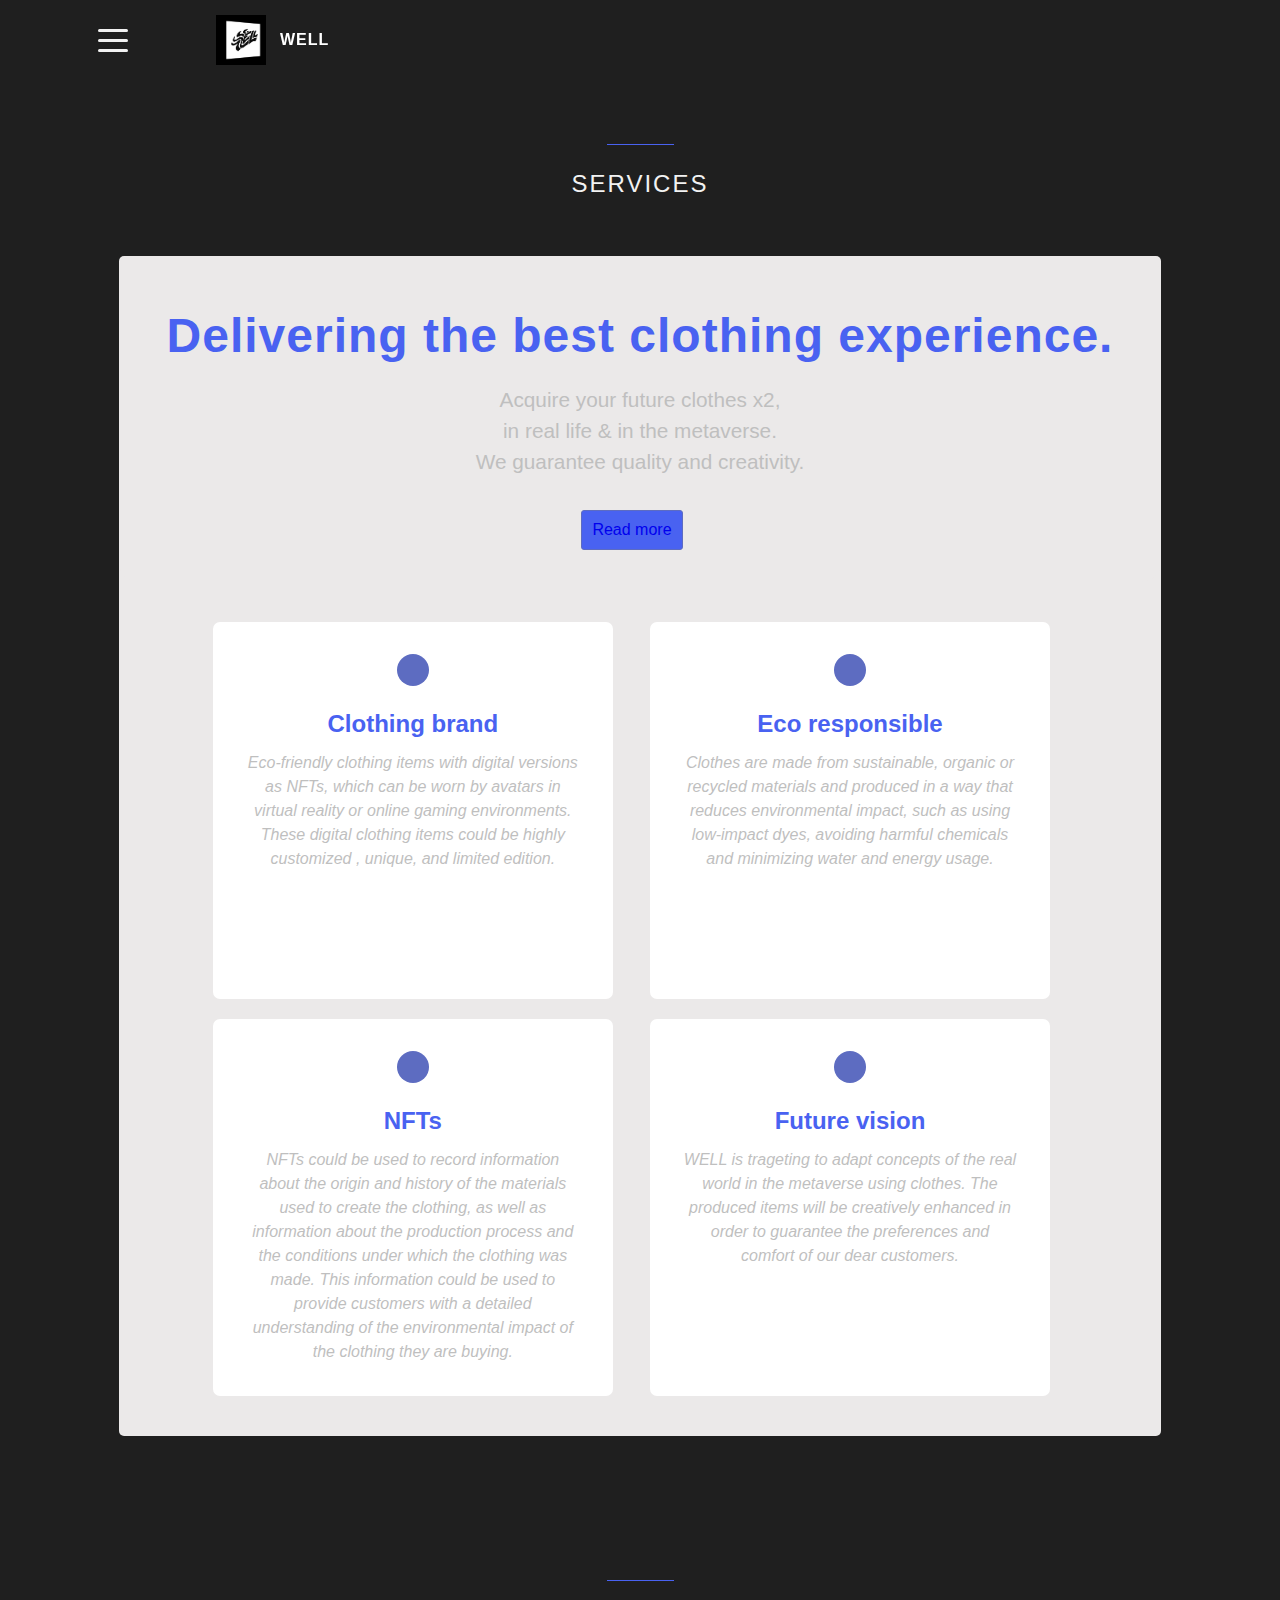
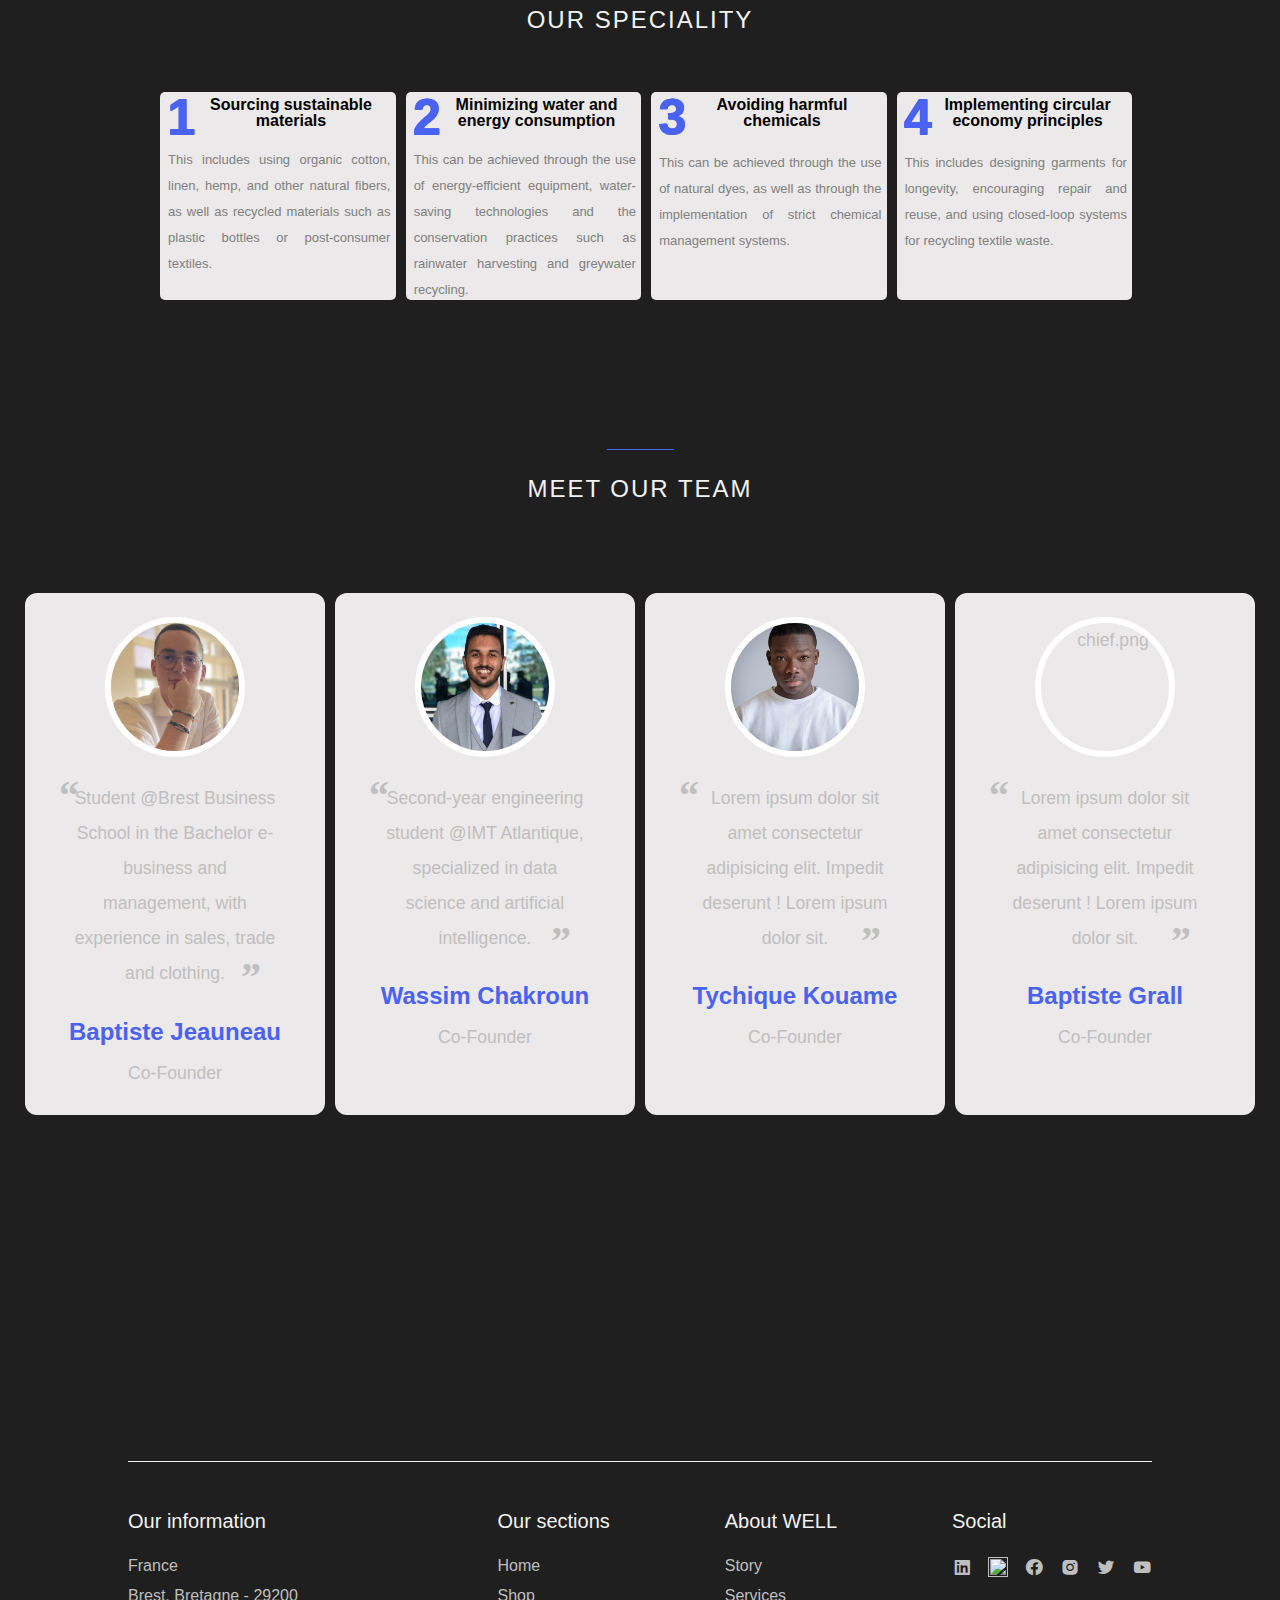
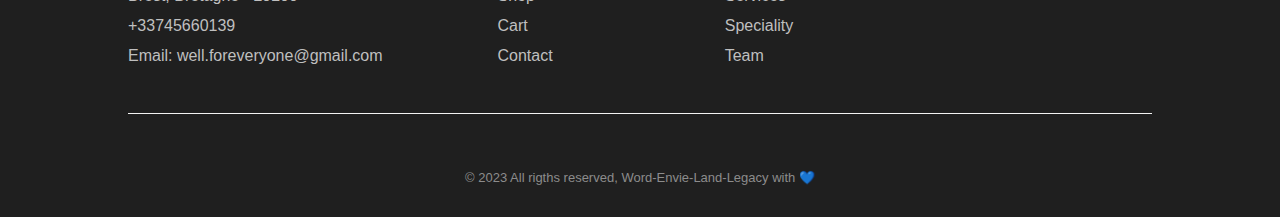
==== about_us.html @ d6384c8b "fix footer" ====
<!DOCTYPE html>
<html lang="en">
<head>
    <meta charset="UTF-8">
    <meta name="viewport" content="width=device-width, initial-scale=1.0">

    <title>About us</title>

    <link rel="shortcut icon" href="static/images/sample-modified.png">

    <!--=============== BOXICONS ===============-->
    <link rel="stylesheet" href="https://cdn.jsdelivr.net/npm/boxicons@latest/css/boxicons.min.css">

    <!--=============== SWIPER CSS ===============--> 
    <link rel="stylesheet" href="static/css/swiper-bundle.min.css">

    <!--=============== CSS ===============-->
    <link rel="stylesheet" href="static/css/about_styles.css">
</head>

<body>
    <!--==================== HEADER ====================-->
    <header class="header" id="header">
        <nav class="nav container">
            <div class="menu" onclick="openNav()">
                <div class="hamburger"></div>
            </div>
            <a href="index.html" class="nav__logo" style="color: white;" data-notranslate>
              <img class="gif" src="static/images/sample_gif.gif" alt="Well gif">
              Well
            </a>

                <!--==================== MENU ====================-->
                <div id="nav_bar" class="nav-overlay">
                    <div class="nav-overlay-content">
                        <p class="nav_description">
                            Own your shirt not only in real life, but also in the metaverse...<br>
                            Non-Fungible Tokens (NFTs) represent your ownership of a specific product.<br>
                            NFTs are stored on a blockchain and can be bought, sold, and traded like other assets.
                        </p>
                        <a href="index.html">Home</a>
                        <a href="shop.html">Shop</a>
                        <a href="cart.html">Cart</a>
                        <a href="contact.html">Contact</a>
                        <a href="about_us.html">About us</a>
                        <!--<a href="#">Clients</a>-->
                    </div>
                </div>

                <div class="slide-control"></div>

            </div>

        </nav>
    </header>

    <!--==================== MAIN ====================-->
    <main class="main">

        <!--==================== SERVICES ====================-->
        <section class="serv-section" id="serv">
            <h2 class="section__title">
              Services
            </h2>
            <div class="services">
                <article>
                  <h1>Delivering the best clothing experience.</h1>
                  <p>
                    Acquire your future clothes x2, <br/>
                    in real life & in the metaverse.<br />
                    We guarantee quality and creativity.
                  </p>
                  <div class="btn-container">
                    <button class="blue-btn">
                      <a href="https://bio.site/well.withall" target="_blank"><span class="btn-txt">Read more</span></a>
                    </button>
                  </div>
                </article>
                <div class="offers">
                  <div class="offer">
                    <ion-icon name="lock-closed-outline"></ion-icon>
                    <h1>Clothing brand</h1>
                    <p>
                      Eco-friendly clothing items with digital versions as NFTs, which can be worn by avatars in virtual reality 
                      or online gaming environments. These digital clothing items could be highly customized
                      , unique, and limited edition.
                    </p>
                  </div>
                  <div class="offer">
                    <ion-icon name="code-slash-outline"></ion-icon>
                    <h1>Eco responsible</h1>
                    <p>
                      Clothes are made from sustainable, organic or recycled materials and produced in a way that reduces environmental
                       impact, such as using low-impact dyes, avoiding harmful chemicals and minimizing water and energy usage.
                    </p>
                  </div>
                  <div class="offer">
                    <ion-icon name="lock-closed-outline"></ion-icon>
                    <h1>NFTs</h1>
                    <p>
                      NFTs could be used to record information about the origin and history of the materials used to create the 
                      clothing, as well as information about the production process and the conditions under which the clothing was 
                      made. This information could be used to provide customers with a detailed understanding of the environmental 
                      impact of the clothing they are buying.
                    </p>
                  </div>
                  <div class="offer">
                    <ion-icon name="globe-outline"></ion-icon>
                    <h1>Future vision</h1>
                    <p>
                      WELL is trageting to adapt concepts of the real world in the metaverse using clothes. The produced items will 
                      be creatively enhanced in order to guarantee the preferences and comfort of our dear customers.
                    </p>
                  </div>
                </div>
              </div>
        </section>

        <!--==================== SPECIALITY ====================-->
        <section class="speciality-section" id="spec">
            <h2 class="section__title">
                Our Speciality
            </h2>
            <div class="spec_container">
                <div id="speciality_inner_container">
                    <div class="card_block">
                        <div class="speciality">
                            <div class="count">1</div>
                            <div class="sub_heading">Sourcing sustainable materials</div>
                            <div class="details">This includes using organic cotton, linen, hemp, and other natural fibers, as well as 
                              recycled materials such as plastic bottles or post-consumer textiles.</div>
                        </div>
                    </div>
                    <div class="card_block">
                        <div class="speciality">
                            <div class="count">  2</div>
                            <div class="sub_heading">Minimizing water and energy consumption</div>
                            <div class="details">This can be achieved through the use of energy-efficient equipment, water-saving 
                              technologies and the conservation practices such as rainwater harvesting and 
                              greywater recycling.</div>
                        </div>
                    </div>
                    <div class="card_block">
                        <div class="speciality">
                            <div class="count">  3</div>
                            <div class="sub_heading">Avoiding harmful chemicals</div>
                            <div class="details">This can be achieved through the use of natural dyes, as well as through the 
                              implementation of strict chemical management systems.</div>
                        </div>
                    </div>
                    <div class="card_block">
                        <div class="speciality">
                            <div class="count">  4</div>
                            <div class="sub_heading">Implementing circular economy principles</div>
                            <div class="details">This includes designing garments for longevity, encouraging repair and reuse, 
                              and using closed-loop systems for recycling textile waste.</div>
                        </div>
                    </div>
                </div>
            </div>
        </section>

        <!--==================== TEAM ====================-->
        <section class="team-section" id="team">
            <h2 class="section__title">
                Meet our Team
            </h2>
            <div class="users">

                <div class="user">
                  <div class="img-container">
                    <img src="static/images/Baptiste.png" alt="chief.png" />
                  </div>
                  <p class="quote">
                    Student @Brest Business School in the Bachelor e-business and management, with experience in sales, trade and clothing.
                  </p>
                  <h2>Baptiste Jeauneau</h2>
                  <p>Co-Founder</p>
                </div>

                <div class="user">
                  <div class="img-container">
                    <img src="static/images/Wassim.jpg" alt="chief.png" />
                  </div>
                  <p class="quote">
                    Second-year engineering student @IMT Atlantique, specialized in data science and artificial intelligence.
                  </p>
                  <h2>Wassim Chakroun</h2>
                  <p>Co-Founder</p>
                </div>

                <div class="user">
                  <div class="img-container">
                    <img src="static/images/Tychique.jpg" alt="chief.png" />
                  </div>
                  <p class="quote">
                    Lorem ipsum dolor sit amet consectetur adipisicing elit. Impedit
                    deserunt ! Lorem ipsum dolor sit.
                  </p>
                  <h2>Tychique Kouame</h2>
                  <p>Co-Founder</p>
                </div>

                <div class="user">
                  <div class="img-container" class="floating">
                    <img src="static/images/BaptisteG.png" alt="chief.png" />
                  </div>
                  <p class="quote">
                    Lorem ipsum dolor sit amet consectetur adipisicing elit. Impedit
                    deserunt ! Lorem ipsum dolor sit.
                  </p>
                  <h2>Baptiste Grall</h2>
                  <p>Co-Founder</p>
                </div>

            </div>
        </section>

        <!--====================  ====================-->
        

    <!--==================== FOOTER ====================-->
    <footer class="footer section">
        <div class="footer__container container grid">
            <div class="footer__content">
                <h3 class="footer__title">Our information</h3>

                <ul class="footer__list">
                    <li>France</li>
                    <li>Brest, Bretagne - 29200</li>
                    <li>+33745660139</li>
                    <li><a href = "mailto: well.foreveryone@gmail.com">Email: well.foreveryone@gmail.com</a></li>
                </ul>
            </div>
            <div class="footer__content">
                <h3 class="footer__title">Our sections</h3>

                <ul class="footer__links">
                    <li>
                        <a href="index.html" class="footer__link">Home</a>
                    </li>
                    <li>
                        <a href="shop.html" class="footer__link">Shop</a>
                    </li>
                    <li>
                        <a href="cart.html" class="footer__link">Cart</a>
                    </li>
                    <li>
                        <a href="contact.html" class="footer__link">Contact</a>
                    </li>
                </ul>
            </div>

            <div class="footer__content">
                <h3 class="footer__title">About WELL</h3>

                <ul class="footer__links">
                    <li>
                        <a href="about_us.html" class="footer__link">Story</a>
                    </li>
                    <li>
                        <a href="about_us.html#serv" class="footer__link">Services</a>
                    </li>
                    <li>
                        <a href="about_us.html#spec" class="footer__link">Speciality</a>
                    </li>
                    <li>
                        <a href="about_us.html#team" class="footer__link">Team</a>
                    </li>
                </ul>
            </div>

            <div class="footer__content">
                <h3 class="footer__title">Social</h3>

                <ul class="footer__social">
                    <a href="http://www.linkedin.com/in/wassim-chakroun" target="_blank" class="footer__social-link">
                        <i class='bx bxl-linkedin-square' ></i>
                    </a>

                    <a href="https://opensea.io/well_clothing">
                        <img src="https://storage.googleapis.com/opensea-static/Logomark/Logomark-Transparent%20White.png" alt="">
                    </a>

                    <a href="https://www.facebook.com/" target="_blank" class="footer__social-link">
                        <i class='bx bxl-facebook-circle'></i>
                    </a>

                    <a href="https://www.instagram.com/" target="_blank" class="footer__social-link">
                        <i class='bx bxl-instagram-alt' ></i>
                    </a>

                    <a href="https://www.twitter.com/" target="_blank" class="footer__social-link">
                        <i class='bx bxl-twitter' ></i>
                    </a>

                    <a href="https://www.youtube.com/" target="_blank" class="footer__social-link">
                        <i class='bx bxl-youtube' ></i>
                    </a>
                </ul>
            </div>
        </div>

        <span class="footer__copy">&#169; 2023 All rigths reserved, Word-Envie-Land-Legacy with 💙</span>
    </footer>

    <!--=============== SWIPER JS ===============-->
    <script src="static/js/swiper-bundle.min.js"></script>

    <!--=============== MAIN JS ===============-->
    <script src="static/js/shop.js"></script>
</body>
</html>
---- static/css/about_styles.css ----
/*=============== VARIABLES CSS ===============*/
:root {
    --header-height: 3.5rem;
  
    /*========== Colors ==========*/
    --first-color: #4962f1;/*hsl(31, 76%, 74%);*/
    --button-color: hsl(0, 0%, 24%);
    --button-color-alt: hsl(0, 0%, 28%);
    --title-color: hsl(0, 0%, 95%);
    --text-color: hsl(0, 0%, 75%);
    --body-color: hsl(0, 0%, 12%); /*hsl(0, 0%, 12%);*/
    --container-color: hsl(0, 0%, 16%);
    --border-color: hsl(0, 0%, 20%);
    --text-color-light: hsl(0, 0%, 55%);
  
    /*========== Font and typography ==========*/
    --body-font: 'Rubik', sans-serif;
    --biggest-font-size: 2rem;
    --h1-font-size: 1.5rem;
    --h2-font-size: 1.25rem;
    --h3-font-size: 1rem;
    --normal-font-size: .938rem;
    --small-font-size: .813rem;
    --smaller-font-size: .75rem;
  
    /*========== Font weight ==========*/
    --font-medium: 500;
    --font-bold: 700;
  
    /*========== Margenes Bottom ==========*/
    --mb-0-5: .5rem;
    --mb-0-75: .75rem;
    --mb-1: 1rem;
    --mb-1-5: 1.5rem;
    --mb-2: 2rem;
    --mb-2-5: 2.5rem;
    --mb-3: 3rem;
  
    /*========== z index ==========*/
    --z-tooltip: 10;
    --z-fixed: 100;
  }
  
  @media screen and (min-width: 968px) {
    :root {
      --biggest-font-size: 2.5rem;
      --h1-font-size: 2.25rem;
      --h2-font-size: 1.5rem;
      --h3-font-size: 1.25rem;
      --normal-font-size: 1rem;
      --small-font-size: .875rem;
      --smaller-font-size: .813rem;
    }
  }
  
  /*=============== BASE ===============*/
  * {
    box-sizing: border-box;
    padding: 0;
    margin: 0;
  }
  
  html {
    scroll-behavior: smooth;
  }
  
  body,
  button,
  input {
    font-family: var(--body-font);
    font-size: var(--normal-font-size);
  }
  
  body {
    margin: 0;
    background-color: var(--body-color);
    color: var(--text-color);
    transition: .4s;
  }
  
  h1, h2, h3, h4 {
    color: var(--title-color);
    font-weight: var(--font-medium);
  }
  
  ul {
    list-style: none;
  }
  
  a {
    text-decoration: none;
  }
  
  img {
    max-width: 100%;
    height: auto;
  }
  
  button {
    cursor: pointer;
    border: none;
    outline: none;
  }
  
  /*=============== REUSABLE CSS CLASSES ===============*/
  .container {
    max-width: 1024px;
    margin-left: var(--mb-1-5);
    margin-right: var(--mb-1-5);
  }
  
  .grid {
    display: grid;
  }
  
  .main {
    overflow: hidden;
  }
  
  .section {
    padding: 6.5rem 0 1rem;
    /*margin-bottom: 0px;*/
  }
  
  .section__title {
    position: relative;
    font-size: var(--h3-font-size);
    margin-bottom: var(--mb-3);
    text-transform: uppercase;
    letter-spacing: 2px;
    text-align: center;
  }
  
  .section__title::before {
    content: '';
    position: absolute;
    top: -1rem;
    left: 0;
    right: 0;
    margin: 0 auto;
    width: 67px;
    height: 1px;
    background-color: var(--first-color);
  }
  
  /*=============== HEADER & NAV ===============*/
  .header {
    width: 100%;
    background: transparent;
    position: fixed;
    top: 0;
    left: 0;
    z-index: var(--z-fixed);
    /*For animation dark mode*/
    transition: .4s;
  }
  
  .nav {
    height: var(--header-height);
    display: flex;
    justify-content: space-between;
    align-items: center;
  }
  
  .nav__logo, 
  .nav__shop, 
  .nav__close {
    color: var(--title-color);
  }
  
  .nav__logo {
    text-transform: uppercase;
    font-weight: var(--font-bold);
    letter-spacing: 1px;
    display: inline-flex;
    align-items: center;
    column-gap: .25rem;
  }
  
  @media screen and (max-width: 767px) {
    .nav__menu {
      position: fixed;
      background-color: var(--body-color);
      top: 0;
      right: -100%;
      width: 100%;
      height: 100%;
      padding: 6rem 2rem 3.5rem;
      transition: .3s;
    }
  }
  
  /*------ Menu uniform ------*/
  .menu {
      height: 30px;
      width: 30px;
      cursor: pointer;
      z-index: 101;
      position: relative;
      display: flex;
      align-items: center;
      transform: translateX(-100%);
      animation: left-to-right 1.5s forwards;
  }

  .gif {
    width: 50px; /* set the width of the GIF */
    height: 50px; /* set the height of the GIF */
    object-fit: cover; /* Set how the gif will fit in the container */
    margin: 10px; /* Add margin around the GIF */
  }
  
  /*.slide-control {
    z-index: 98;
    color: var(--primary-color);
    position: absolute;
    bottom: 20px;
    right: 25%;
    transform: translateX(-50%);
    width: 50px;
    height: 50px;
    display: flex;
    align-items: center;
    justify-content: center;
    border-radius: 50%;
    border: 2px solid var(--primary-color);
    cursor: pointer;
    /* animation: zoom 2s ease infinite;
  }
  
  .slide-control:hover {
    background-color: var(--primary-color);
    color: #000;
  }
  
  .slide-control:hover i {
    /* animation: bounce-left 2s ease infinite;
    color: #000;
  }*/
  
  .nav-overlay {
    height: 100%;
    width: 0;
    position: fixed;
    z-index: 101;
    top: 80px;
    left: 0;
    background-color: white;
    overflow-x: hidden;
    transition: 0.5s;
  }
  
  .nav__close {
    font-size: 2rem;
    position: absolute;
    top: .9rem;
    right: 1.25rem;
    cursor: pointer;
  }
  
  .hamburger {
    position: relative;
    cursor: pointer;
  }
  
  .hamburger-btn {
    cursor: pointer;
    z-index: 1;
  }
  
  .hamburger,
  .hamburger::before,
  .hamburger::after {
    width: 30px;
    height: 3px;
    border-radius: .5rem;
    background-color: var(--title-color);
    transition: .4s;
  }
  
  .hamburger::before {
    content: '';
    position: absolute;
    top: -10px;
    left: 0;
  
  }
  
  .hamburger::after {
    content: '';
    position: absolute;
    bottom: -10px;
    left: 0;
  }
  
  .hamburger.active {
    background-color: transparent;
  }
  
  .hamburger.active::before {
    transform-origin: top left;
    transform: rotate(45deg);
    left: 6px;
  }
  
  .hamburger.active::after {
    transform-origin: bottom left;
    transform: rotate(-45deg);
    left: 6px;
  }
  
  /* Show menu */
  .show-menu {
    right: 0;
  }
  
  /* Change background header */
  .scroll-header {
    background-color: var(--body-color);
    box-shadow: 0 1px 4px hsla(0, 0%, 4%, .3);
  }
  
  .scroll-header .nav__shop {
    color: var(--title-color);
  }
  
  /* Active link */
  .active-link {
    color: var(--first-color);
  }
  
  /*=============== BUTTONS ===============*/
  .button {
    display: inline-block;
    background-color: var(--button-color);
    color: #FFF;
    padding: 1.25rem 2rem;
    font-weight: var(--font-medium);
    transition: .3s;
  }
  
  .button:hover {
    background-color: var(--button-color-alt);
  }
  
  .button--gray {
    background-color: hsl(0, 0%, 75%);
    color: hsl(0, 0%, 15%);
  }
  
  .button--gray:hover {
    background-color: hsl(0, 0%, 63%);
  }
  
  .button--small {
    padding: 1rem 1.5rem;
  }

  /*=============== SERVICES SECTION ===============*/
  .serv-section {
    margin-bottom: 10%;
    line-height: 2;
    padding-top: 2rem;
    margin-top: 10%;
    display: flex;
    flex-direction: column;
    text-align: center;
    align-items: center;
    justify-content: center;
  }

  .serv-section article {
    background-color: rgb(235, 233, 233);
    border-radius: 20px;
    min-width: 34vw;
    min-height: 20rem;
    padding: 2rem 3rem;
    height: auto;
  }

  article h1 {
    color: var(--first-color);
    font-size: 3.4rem;
    font-weight: bold;
    width: 100%;
    letter-spacing: 1px;
  }

  article p {
    padding-bottom: 2rem;
    font-size: 1.3rem;
    line-height: 1.5;
  }

  .blue-btn {
    color: white;
    background-color: var(--first-color);
    border: 1px solid #5d6cc1;
    border-radius: 3px;
    transition: 0.5s;
    padding: 10px;
  }
  
  .blue-btn:hover {
    background-color: white;
    color: var(--first-color);
    border: 1px solid #5d6cc1;
  }
  
  .btn-container {
    margin-right: 1rem;
  }

  .services {
    background-color: rgb(235, 233, 233);
    margin: 0;
    border-radius: 5px;
  }
  
  .services > .offers {
    height: auto;
    display: grid;
    grid-template: minmax(20rem, 1fr) minmax(20rem, 1fr) / 40% 40%;
    gap: 20px;
    padding: 40px 0;
    justify-content: center;
  }
  
  .offer {
    padding: 2rem;
    border-radius: 7px;
    width: 25rem;
    background-color: white;
    line-height: 2.2;
    text-align: center;
    transition: 0.5s;
  }

  .offer:hover {
    box-shadow: 0 0 20px rgba(180, 180, 180, 0.5);
    transform: scale(1.03);
  }
  
  .offer h1 {
    font-size: 1.5rem;
    color: var(--first-color);
  }
  .offer h2 {
    font-size: 1.2rem;
    color: black;
    text-decoration: underline var(--first-color);
    letter-spacing: 1px;
  }
  
  .offer p {
    line-height: 1.5;
    font-style: italic;
  }
  .offer ion-icon {
    font-size: 35px;
    color: var(--first-color);
    display: inline-block;
    background-color: #5d6cc1;
    padding: 1rem;
    border-radius: 50%;
  }

  /*=============== SPECIALITY SECTION ===============*/
  .speciality-section {
    text-align: center;
    line-height: 2;
    padding-top: 2rem;
    margin-bottom: 10%;
  }

  .card_block{
    float: left;
    width: 23%;
    height: 13rem;
    padding: 0.5%;
    margin: 0 5px 5px 5px;
    border-radius: 5px;
    background-color: rgb(235, 233, 233);
  }
  
  .spec_container{
    width: 85%;
    margin: auto;
    overflow: hidden;
    padding-left: 2%;
    padding: 0;
    text-align: center;
    align-items: center;
  }

  .speciality{
    min-height: 160px;
    width: 100%;
    display: flex;
    flex-wrap: wrap;
  }

  #speciality_inner_container{
    width:100%;
    margin: 0 -5px;
    align-items: center;
    text-align: center;
    float: left;
    padding-left: 4rem;
  }

  #speciality_inner_container:after{
    content: "";
    display: table;
    clear: both;
    align-items: center;
  }

  .count{
    flex:1;
    text-shadow: 0px 1px, 1px 0px, 1px 1px;
    margin-top: 0px;
    margin-bottom: 10px;
    font-size: 50px;
    line-height: 80%;
    color: var(--first-color);
    font-weight: 900;
  }

  .sub_heading{
    flex:6;
    font-weight: bold;
    line-height: 100%;
    padding-right: 5px;
    flex-direction: column;
    color: black;
  }
  .details{
    flex: 0 1 100%;
    text-align: justify;
    padding-left: 3px;
    font-size: 13px;
    color: gray;
    flex-direction: row;
  }

  /*=============== TEAM SECTION ===============*/
  section h1 {
    color: var(--first-color);
    font-size: 3rem;
    font-weight: bold;
  }

  .team-section {
    min-height: 100vh;
    text-align: center;
    line-height: 2;
    padding-top: 2rem;
  }

  .users {
    display: grid;
    grid-template-columns: repeat(4, 300px);
    gap: 10px;
    justify-content: center;
  }
  .user {
    margin: 2rem 0;
    background-color: rgb(235, 233, 233);
    padding: 1.5rem;
    font-size: 1.1rem;
    border-radius: 12px;
  }
  
  .img-container {
    position: relative;
    width: 140px;
    height: 140px;
    border-radius: 50%;
    margin: 0 auto;
    margin-bottom: 1.5rem;
    border: white 6px solid;
  }
  
  .team-section .user .quote {
    padding: 0 1.5rem;
    margin-bottom: 1rem;
    position: relative;
  }
  
  .team-section .user .quote::before {
    content: "\201c";
    position: absolute;
    top: -25px;
    left: 10px;
    font-size: 2.5rem;
    font-weight: bold;
    font-family: Georgia, "Times New Roman", Times, serif;
  }
  .team-section .user .quote::after {
    content: "\201d";
    position: absolute;
    bottom: -25px;
    right: 40px;
    font-size: 2.5rem;
    font-weight: bold;
    font-family: Georgia, "Times New Roman", Times, serif;
  }
  
  .team-section .user h2 {
    color: var(--first-color);
    font-size: 1.5rem;
    font-weight: bold;
  }

  .team-section img {
    width: 100%;
    display: block;
    height: 100%;
    object-fit: cover;
    border-radius: 50%;
  }

  /*=============== NEWSLETTER ===============*/
  .newsletter__bg {
    background-color: var(--first-color);
    padding: 3rem 1.5rem;
    text-align: center;
    row-gap: 2.5rem;
    border-radius: 10px;
  }
  
  .newsletter__title {
    font-size: 1.6rem;
    color: hsl(0, 0%, 15%);
    margin-bottom: var(--mb-1-5);
  }
  
  .newsletter__description {
    color: hsl(0, 0%, 15%);
    text-align: justify;
  }
  
  .newsletter__subscribe {
    display: flex;
    flex-direction: column;
    row-gap: .75rem;
  }
  
  .newsletter__input {
    border: none;
    border-radius: 5px;
    outline: none;
    background-color: hsl(0, 0%, 94%);
    padding: 1.25rem 1rem;
    color: hsl(0, 0%, 15%);
  }

  .newsletter__subscribe button {
    border-radius: 5px;
  }
  
  /*=============== FOOTER ===============*/
  .footer__container {
    row-gap: 2rem;
    border-top: 1px solid var(--title-color);
    padding-top: 3rem;
    border-bottom: 1px solid var(--title-color);
    padding-bottom: 3rem;
  }
  
  .footer__title {
    font-size: var(--h2-font-size);
    margin-bottom: var(--mb-1-5);
  }
  
  .footer__list, 
  .footer__links {
    display: flex;
    flex-direction: column;
    row-gap: .75rem;
  }
  
  .footer__list li a{
    color: var(--text-color);
  }
  
  .footer__list li a:hover{
    color: var(--title-color);
  }
  
  .footer__link {
    color: var(--text-color);
  }
  
  .footer__link:hover {
    color: var(--title-color);
  }
  
  .footer__social {
    display: flex;
    column-gap: 1rem;
  }
  
  .footer__social img {
    width: 20px;
    height: 20px;
    cursor: pointer;
  }
  
  .footer__social-link {
    font-size: 1.25rem;
    color: var(--text-color);
  }
  
  .footer__social-link:hover {
    color: var(--title-color);
  }
  
  .footer__copy {
    display: block;
    margin: 3.5rem 0 1rem 0;
    text-align: center;
    font-size: var(--smaller-font-size);
    color: var(--text-color-light);
  }
  
  /*=============== SCROLL UP ===============*/
  .scrollup {
    position: fixed;
    right: 1rem;
    bottom: -30%;
    background-color: var(--container-color);
    box-shadow: 0 4px 12px hsla(0, 0%, 20%, .1);
    display: inline-flex;
    padding: .25rem;
    z-index: var(--z-tooltip);
    opacity: .8;
    transition: .4s;
  }
  
  .scrollup:hover {
    opacity: 1;
  }
  
  .scrollup__icon {
    font-size: 1.5rem;
    color: var(--first-color);
  }
  
  /* Show Scroll Up*/
  .show-scroll {
    bottom: 3rem;
  }
  
  /*=============== SCROLL BAR ===============*/
  ::-webkit-scrollbar {
    width: .6rem;
    background: hsl(0, 0%, 30%);
  }
  
  ::-webkit-scrollbar-thumb {
    background: hsl(0, 0%, 17%);
  }
  
  /*=============== BREAKPOINTS ===============*/
  /* For small devices */
  @media screen and (max-width: 320px) {
    .container {
      margin-left: var(--mb-1);
      margin-right: var(--mb-1);
    }
  }
  
  /* For medium devices */
  @media screen and (min-width: 576px) {
    .footer__container {
      grid-template-columns: repeat(2, 1fr);
    }
  }
  
  @media screen and (min-width: 767px) {
    .section {
      padding: 8rem 0 1rem;
    }
  
    .nav {
      height: calc(var(--header-height) + 1.5rem);
      justify-content: initial;
      column-gap: 3rem;
    }
  
    .nav__close {
      display: none;
    }
    .nav__list {
      flex-direction: row;
      column-gap: 2.5rem;
    }
    .nav__link {
      text-transform: initial;
      font-size: var(--normal-font-size);
    }
    .nav__btns {
      margin-left: auto;
    }
  
    .newsletter__bg {
      grid-template-columns: repeat(2, 1fr);
      align-items: center;
      text-align: initial;
      column-gap: 2rem;
      padding: 4.5rem;
    }
    .newsletter__subscribe {
      flex-direction: row;
    }
    .newsletter__input {
      width: 100%;
    }
  
    .footer__container {
      grid-template-columns: repeat(4, max-content);
      justify-content: space-between;
    }
    .footer__title {
      font-size: var(--h3-font-size);
    }
  }
  
  @media screen and (min-width: 992px) {
    .section__title {
      font-size: var(--h2-font-size);
    }
  }
  
  /* For large devices */
  @media screen and (min-width: 1024px) {
    .container {
      margin-left: auto;
      margin-right: auto;
    }
  
    .scrollup {
      right: 3rem;
    }
  }
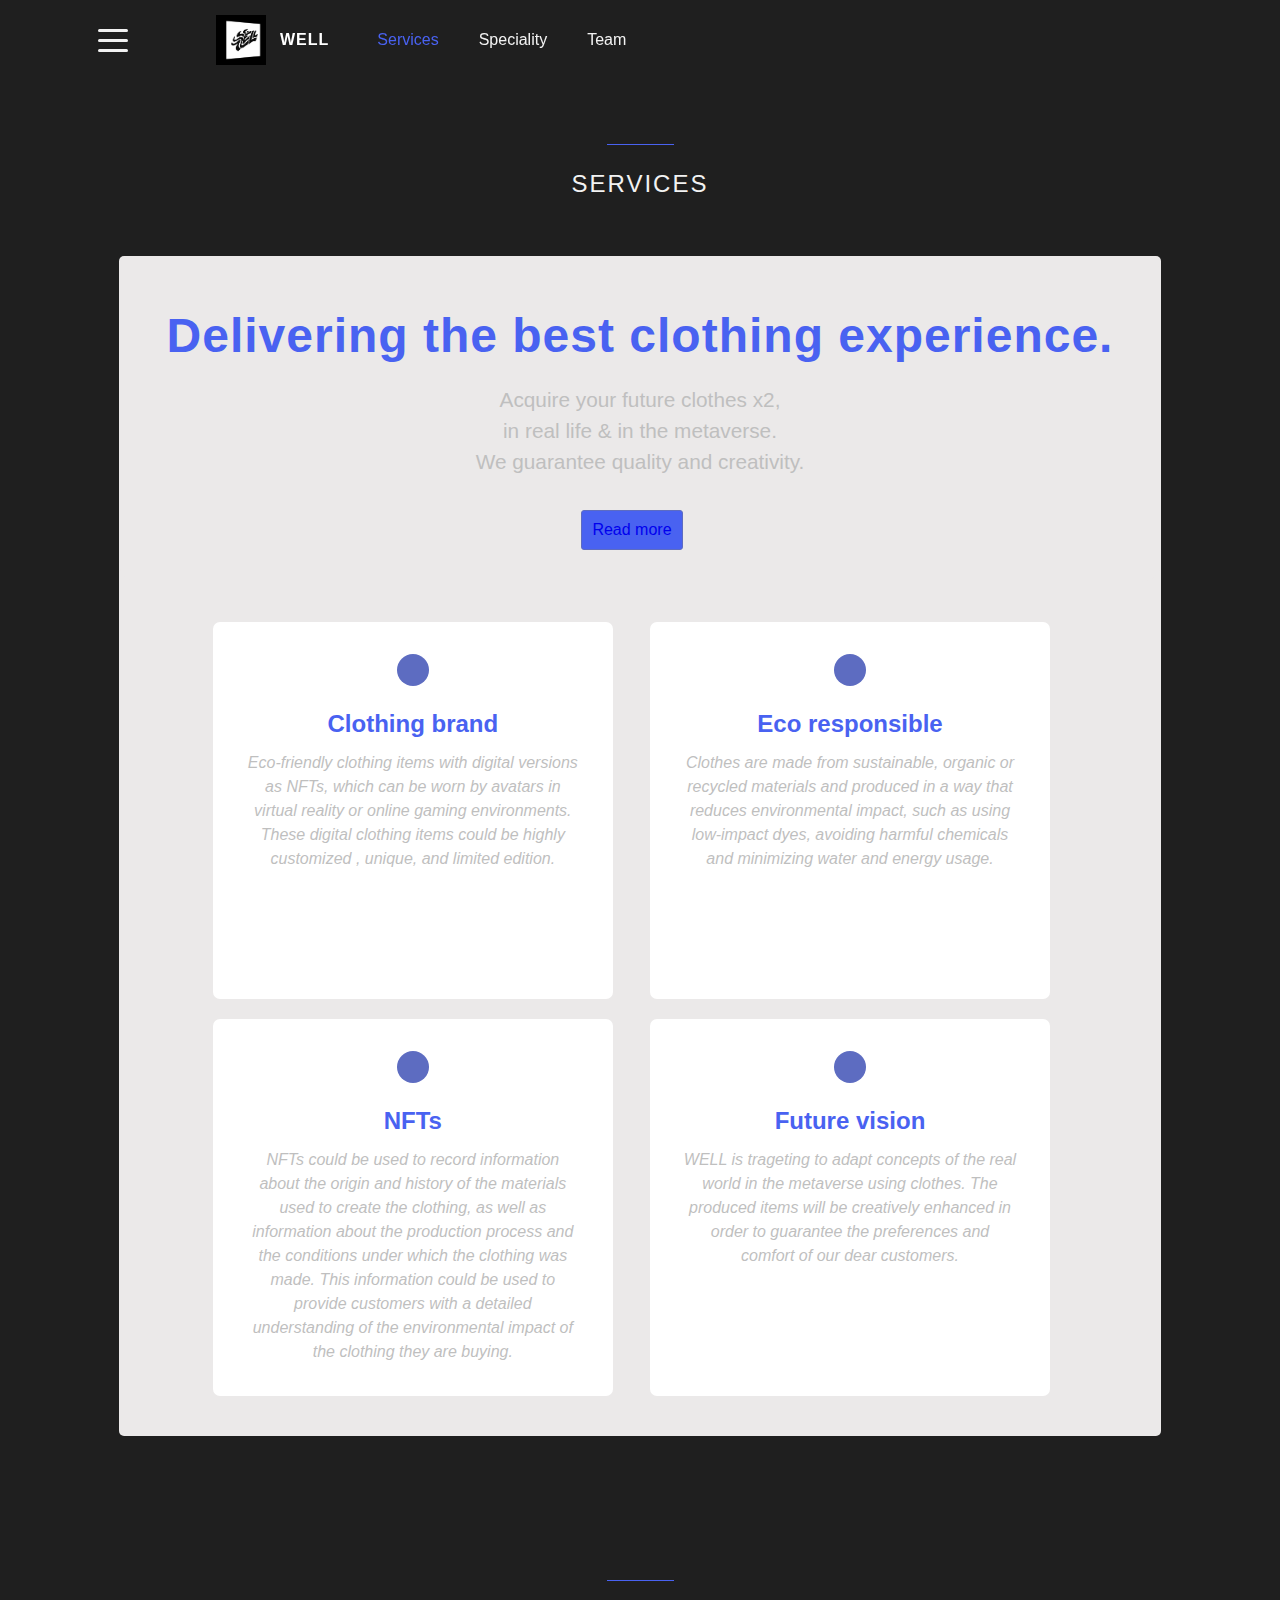
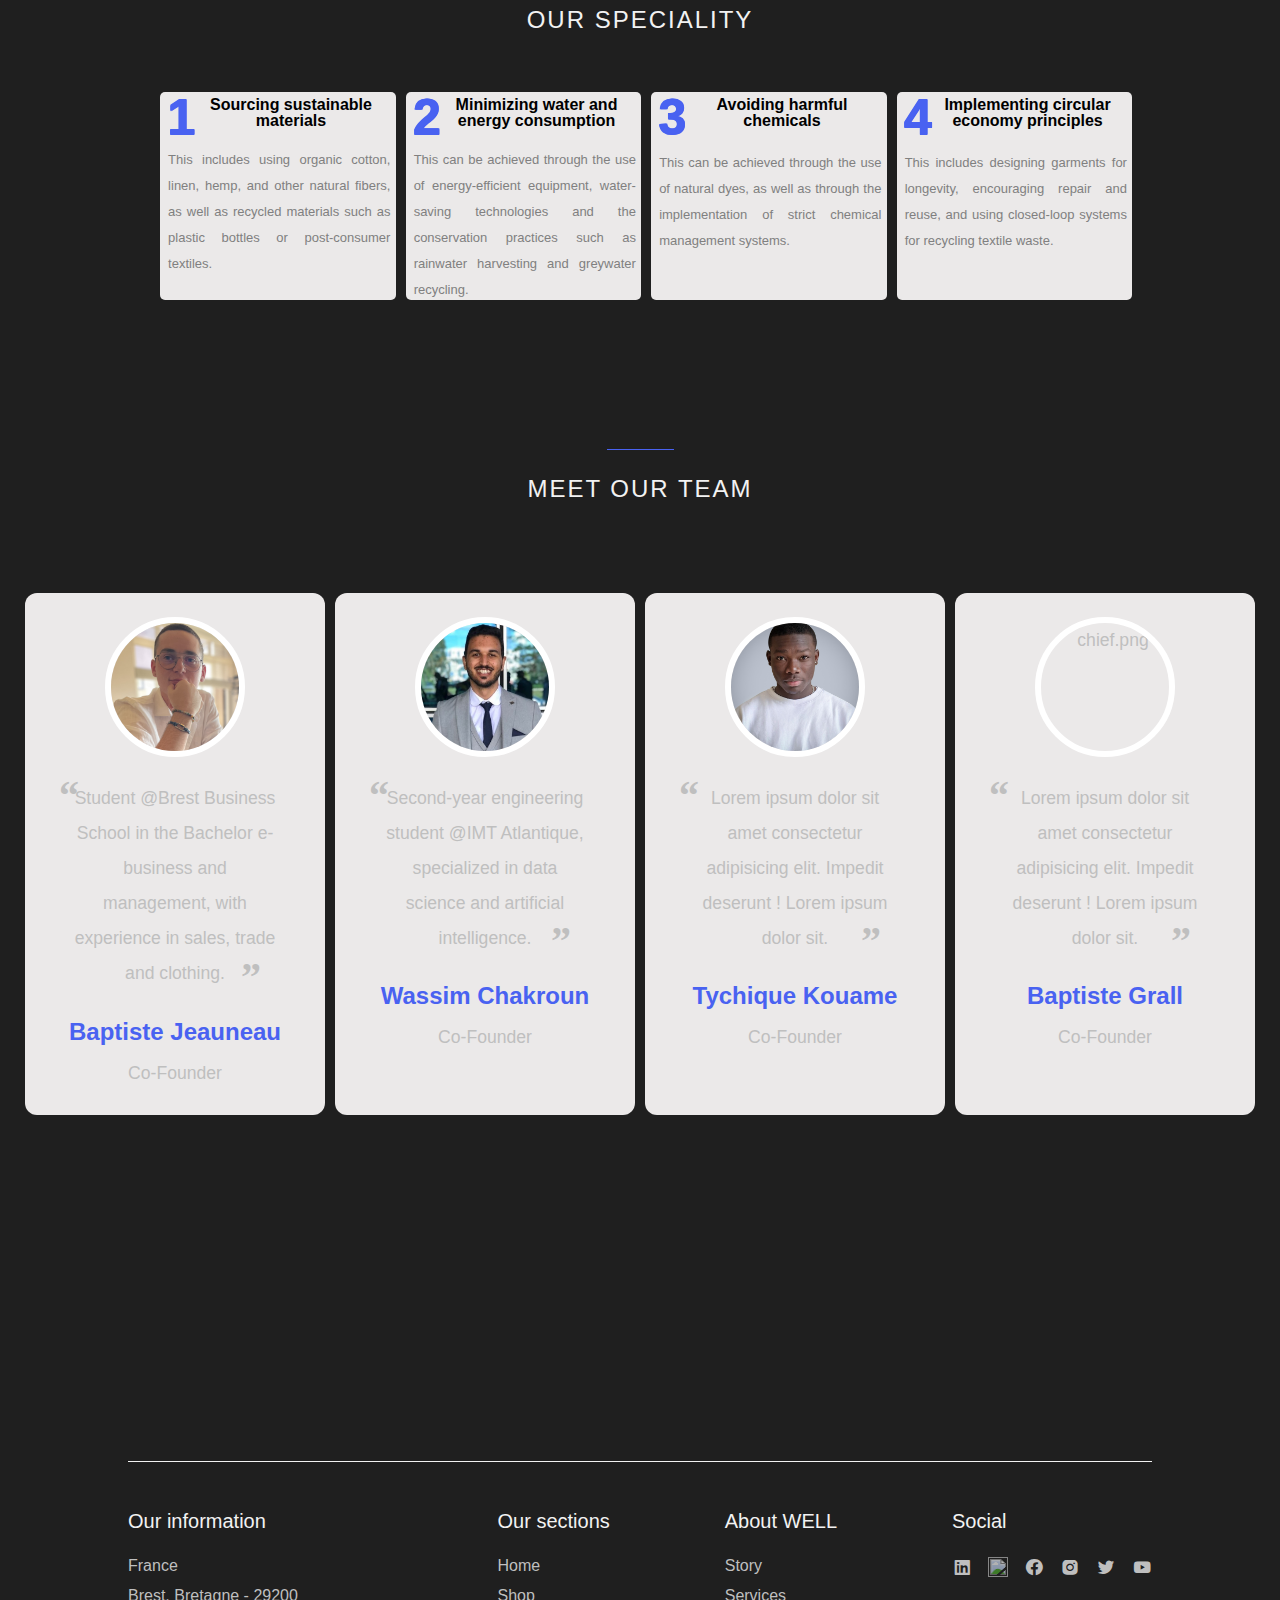
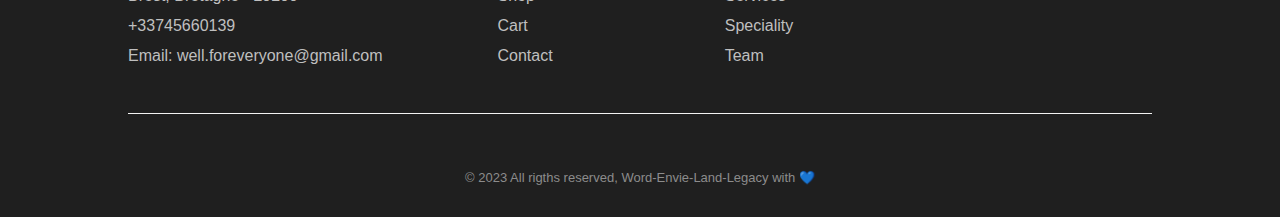
==== commit 0223c049: "Confirmed changes" ====
--- a/about_us.html
+++ b/about_us.html
@@ -21,37 +21,48 @@
 <body>
     <!--==================== HEADER ====================-->
     <header class="header" id="header">
-        <nav class="nav container">
-            <div class="menu" onclick="openNav()">
-                <div class="hamburger"></div>
-            </div>
-            <a href="index.html" class="nav__logo" style="color: white;" data-notranslate>
+      <nav class="nav container">
+          <div class="menu" onclick="openNav()">
+              <div class="hamburger"></div>
+          </div>
+          <a href="index.html" class="nav__logo" style="color: white;" data-notranslate>
               <img class="gif" src="static/images/sample_gif.gif" alt="Well gif">
               Well
-            </a>
-
-                <!--==================== MENU ====================-->
-                <div id="nav_bar" class="nav-overlay">
-                    <div class="nav-overlay-content">
-                        <p class="nav_description">
-                            Own your shirt not only in real life, but also in the metaverse...<br>
-                            Non-Fungible Tokens (NFTs) represent your ownership of a specific product.<br>
-                            NFTs are stored on a blockchain and can be bought, sold, and traded like other assets.
-                        </p>
-                        <a href="index.html">Home</a>
-                        <a href="shop.html">Shop</a>
-                        <a href="cart.html">Cart</a>
-                        <a href="contact.html">Contact</a>
-                        <a href="about_us.html">About us</a>
-                        <!--<a href="#">Clients</a>-->
-                    </div>
-                </div>
-
-                <div class="slide-control"></div>
-
-            </div>
-
-        </nav>
+          </a>
+          <div class="nav__menu" id="nav-menu">
+              <ul class="nav__list">
+                  <li class="nav__item">
+                      <a href="#serv" class="nav__link active-link">Services</a>
+                  </li>
+                  <li class="nav__item">
+                      <a href="#spec" class="nav__link">Speciality</a>
+                  </li>
+                  <li class="nav__item">
+                      <a href="#team" class="nav__link">Team</a>
+                  </li>
+              </ul>
+
+              <!--==================== MENU ====================-->
+              <div id="nav_bar" class="nav-overlay">
+                  <div class="nav-overlay-content">
+                      <p class="nav_description">
+                          Own your shirt not only in real life, but also in the metaverse...<br>
+                          Non-Fungible Tokens (NFTs) represent your ownership of a specific product.<br>
+                          NFTs are stored on a blockchain and can be bought, sold, and traded like other assets.
+                      </p>
+                      <a href="index.html">Home</a>
+                      <a href="shop.html">Shop</a>
+                      <a href="cart.html">Cart</a>
+                      <a href="contact.html">Contact</a>
+                      <a href="about_us.html">About us</a>
+                      <!--<a href="#">Clients</a>-->
+                  </div>
+              </div>
+
+              <div class="slide-control"></div>
+
+          </div>
+      </nav>
     </header>
 
     <!--==================== MAIN ====================-->
@@ -274,7 +285,7 @@
                 <h3 class="footer__title">Social</h3>
 
                 <ul class="footer__social">
-                    <a href="http://www.linkedin.com/in/wassim-chakroun" target="_blank" class="footer__social-link">
+                    <a href="https://www.linkedin.com/company/well-clothing" target="_blank" class="footer__social-link">
                         <i class='bx bxl-linkedin-square' ></i>
                     </a>
 
--- a/static/css/about_styles.css
+++ b/static/css/about_styles.css
@@ -162,13 +162,8 @@
     align-items: center;
   }
   
-  .nav__logo, 
-  .nav__shop, 
-  .nav__close {
+  .nav__logo {
     color: var(--title-color);
-  }
-  
-  .nav__logo {
     text-transform: uppercase;
     font-weight: var(--font-bold);
     letter-spacing: 1px;
@@ -188,6 +183,25 @@
       padding: 6rem 2rem 3.5rem;
       transition: .3s;
     }
+  }
+
+  .nav__list {
+    display: flex;
+    flex-direction: column;
+    align-items: center;
+    row-gap: 2rem;
+  }
+  
+  .nav__link {
+    color: var(--title-color);
+    font-weight: var(--font-medium);
+    text-transform: uppercase;
+    font-size: var(--h2-font-size);
+    transition: .3s;
+  }
+  
+  .nav__link:hover {
+    color: var(--first-color);
   }
   
   /*------ Menu uniform ------*/
@@ -706,6 +720,7 @@
     width: 20px;
     height: 20px;
     cursor: pointer;
+    filter: brightness(0.7);
   }
   
   .footer__social-link {
@@ -790,9 +805,6 @@
       column-gap: 3rem;
     }
   
-    .nav__close {
-      display: none;
-    }
     .nav__list {
       flex-direction: row;
       column-gap: 2.5rem;
@@ -800,9 +812,6 @@
     .nav__link {
       text-transform: initial;
       font-size: var(--normal-font-size);
-    }
-    .nav__btns {
-      margin-left: auto;
     }
   
     .newsletter__bg {
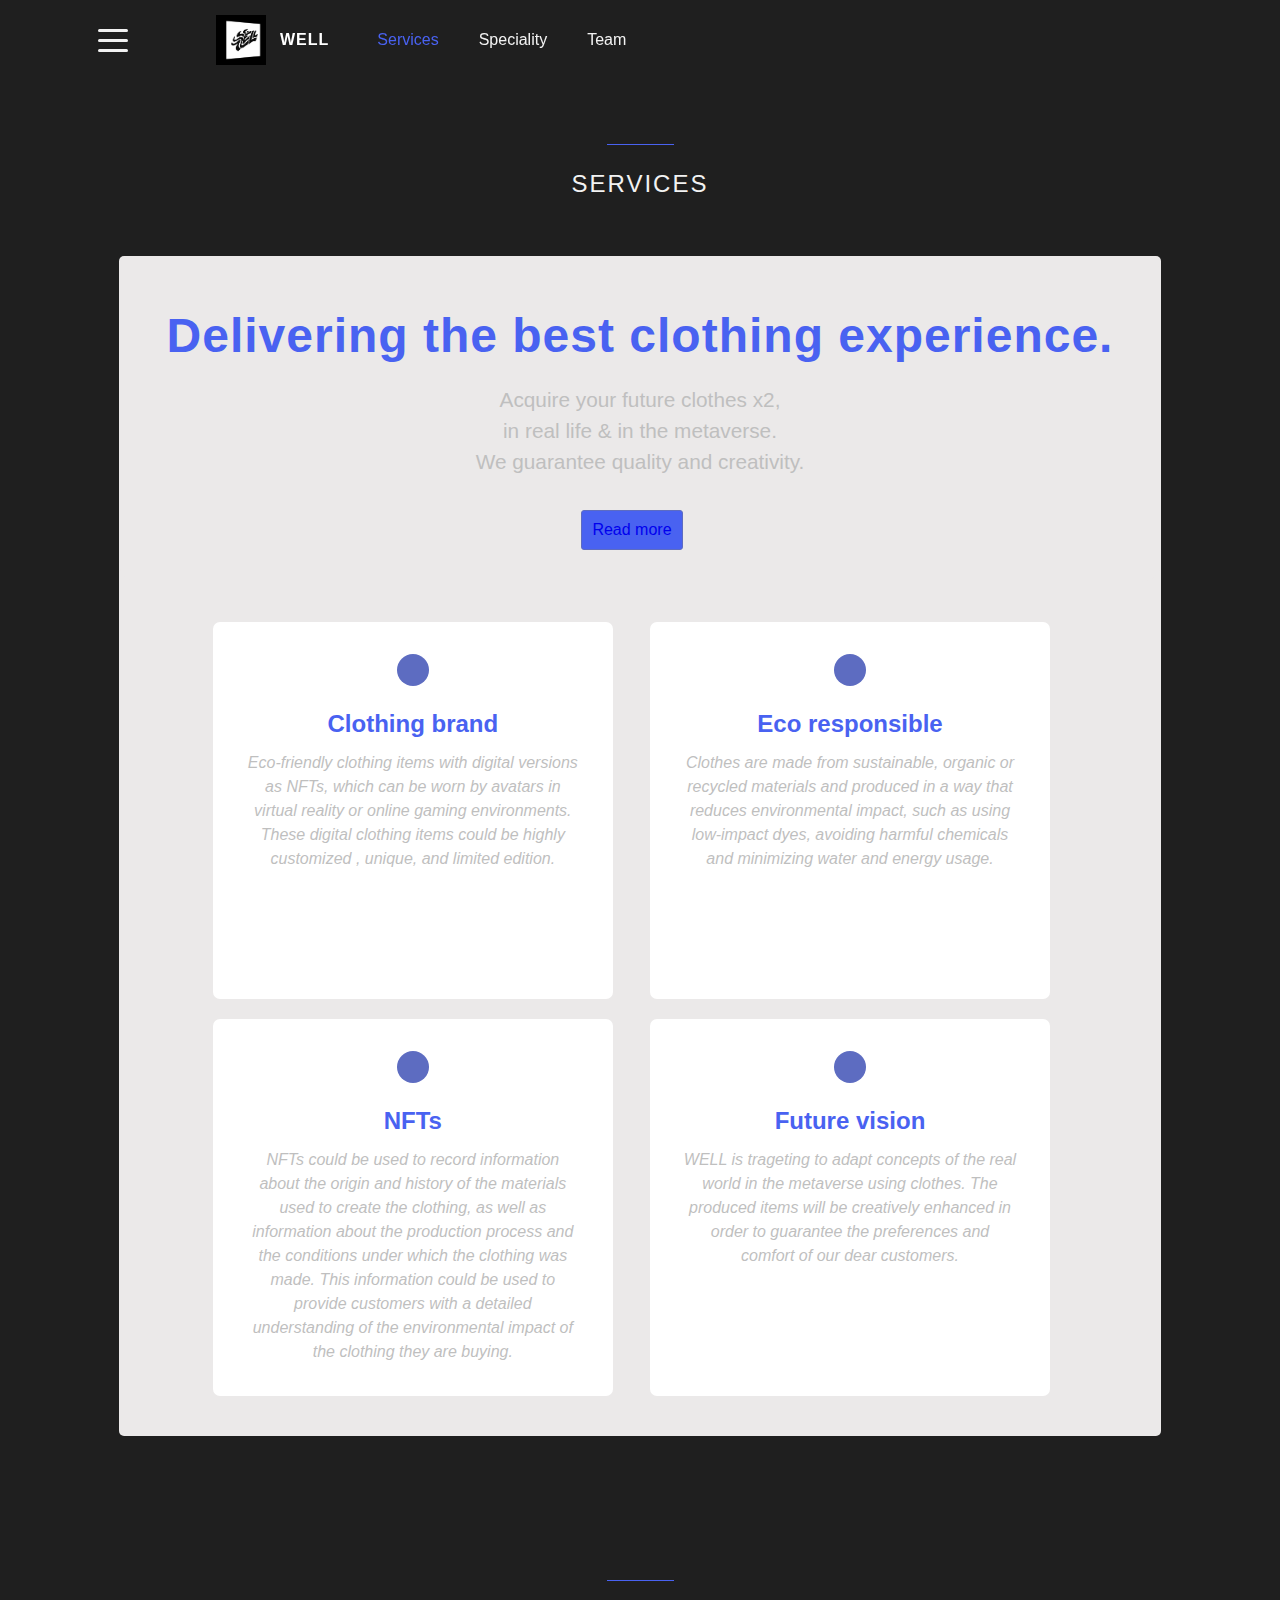
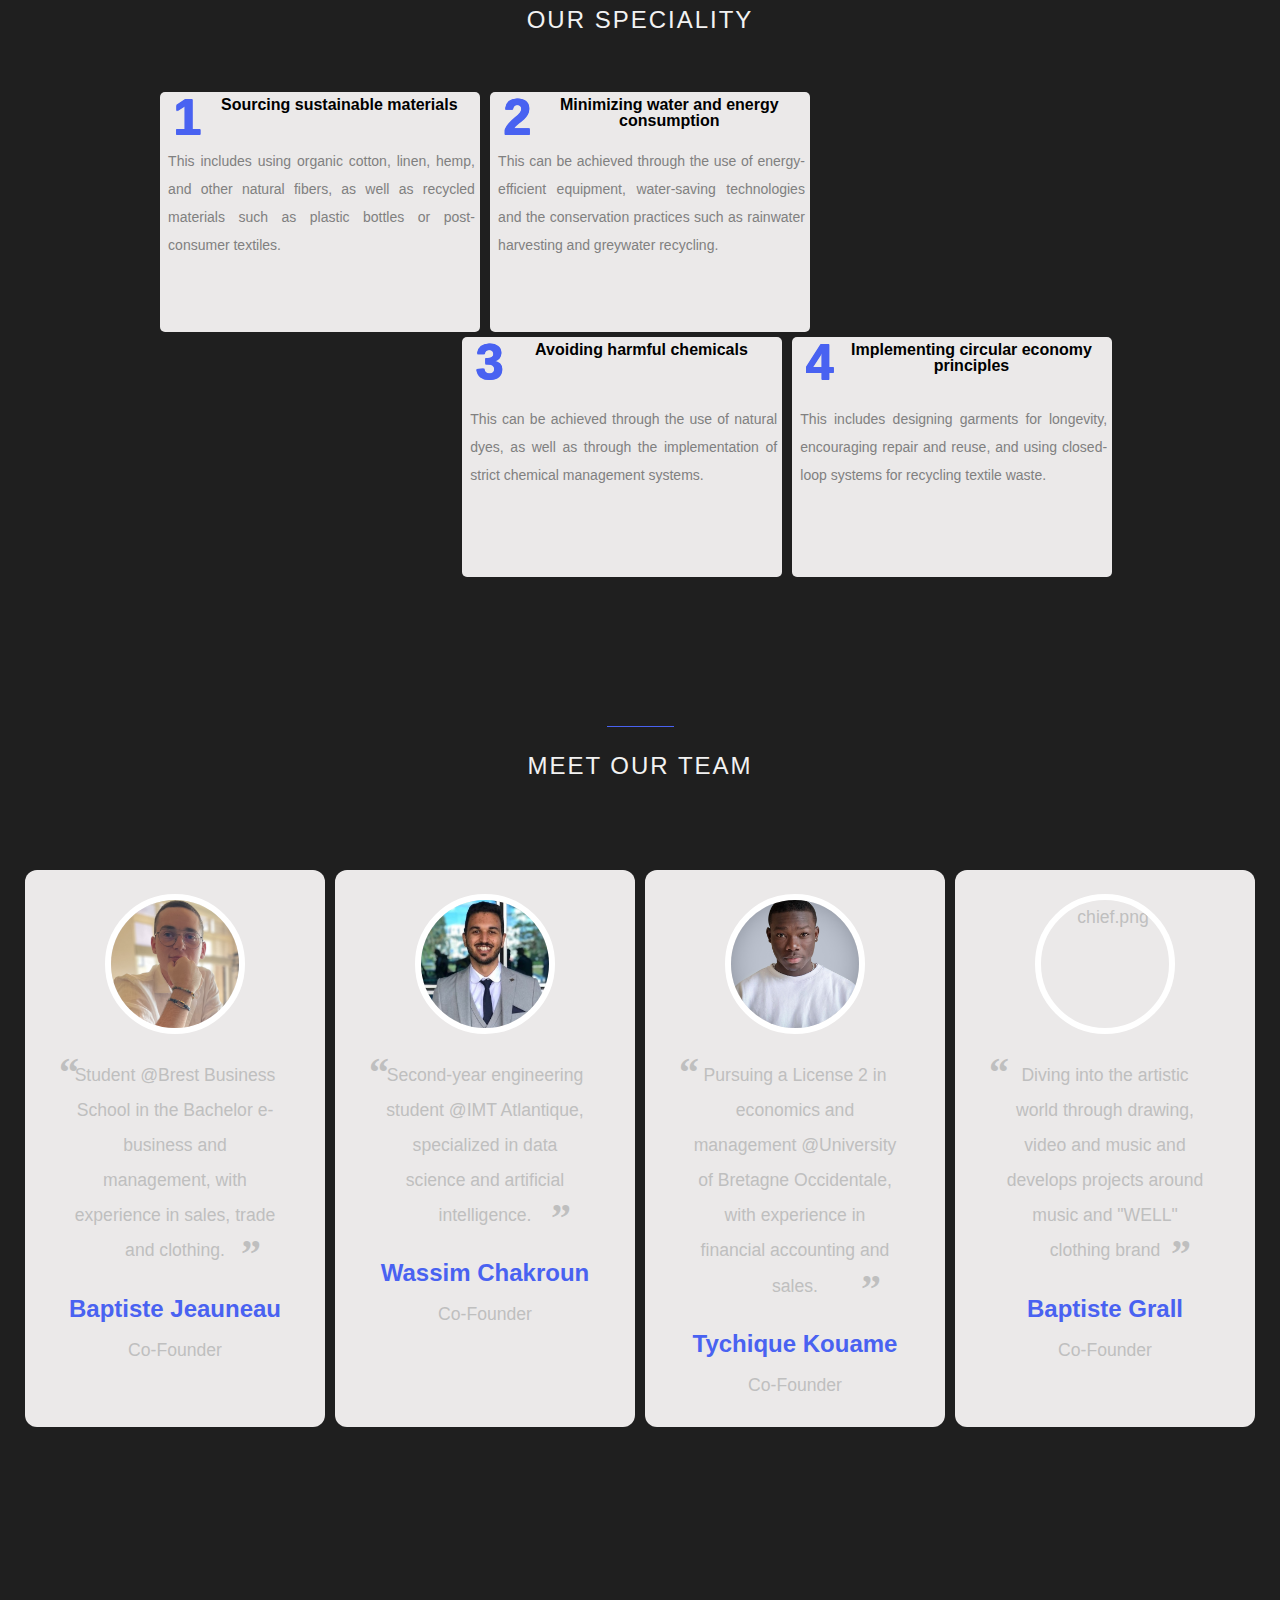
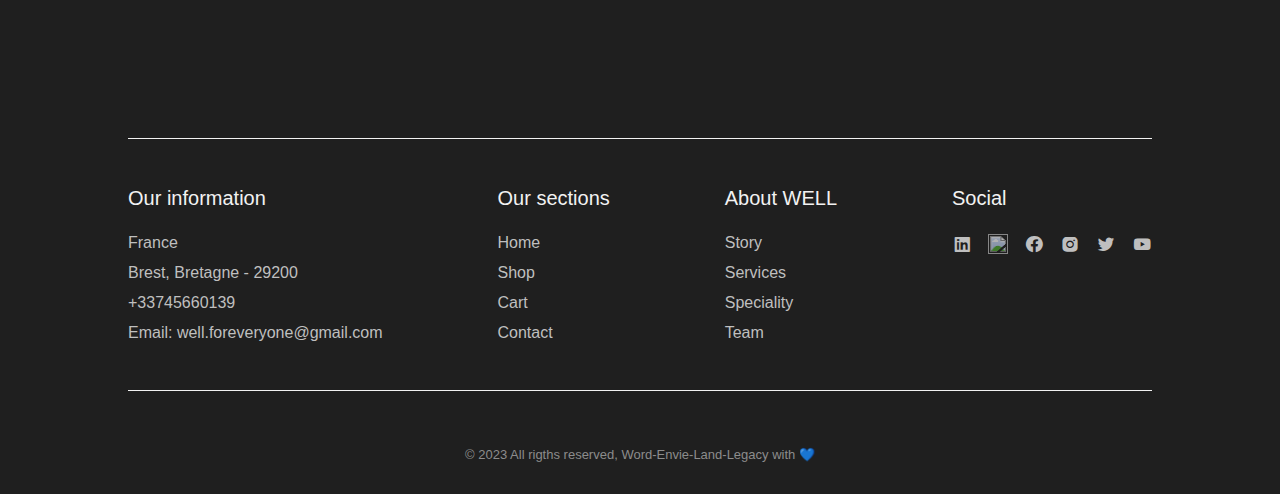
==== commit 14511751: "Fix" ====
--- a/about_us.html
+++ b/about_us.html
@@ -46,9 +46,7 @@
               <div id="nav_bar" class="nav-overlay">
                   <div class="nav-overlay-content">
                       <p class="nav_description">
-                          Own your shirt not only in real life, but also in the metaverse...<br>
-                          Non-Fungible Tokens (NFTs) represent your ownership of a specific product.<br>
-                          NFTs are stored on a blockchain and can be bought, sold, and traded like other assets.
+                        &#169; World Envie Land Legacy - WELL
                       </p>
                       <a href="index.html">Home</a>
                       <a href="shop.html">Shop</a>
@@ -205,8 +203,7 @@
                     <img src="static/images/Tychique.jpg" alt="chief.png" />
                   </div>
                   <p class="quote">
-                    Lorem ipsum dolor sit amet consectetur adipisicing elit. Impedit
-                    deserunt ! Lorem ipsum dolor sit.
+                    Pursuing a License 2 in economics and management @University of Bretagne Occidentale, with experience in financial accounting and sales.
                   </p>
                   <h2>Tychique Kouame</h2>
                   <p>Co-Founder</p>
@@ -217,8 +214,7 @@
                     <img src="static/images/BaptisteG.png" alt="chief.png" />
                   </div>
                   <p class="quote">
-                    Lorem ipsum dolor sit amet consectetur adipisicing elit. Impedit
-                    deserunt ! Lorem ipsum dolor sit.
+                    Diving into the artistic world through drawing, video and music and develops projects around music and "WELL" clothing brand
                   </p>
                   <h2>Baptiste Grall</h2>
                   <p>Co-Founder</p>
--- a/static/css/about_styles.css
+++ b/static/css/about_styles.css
@@ -263,6 +263,17 @@
     overflow-x: hidden;
     transition: 0.5s;
   }
+
+  .nav_description {
+    font-size: 20px;
+    font-weight: bold;
+    background: linear-gradient(90deg,
+              var(--primary-color) 20%,
+              #4962f1 80%);
+    color: transparent;
+    -webkit-background-clip: text;
+    margin-bottom: 5%;
+}
   
   .nav__close {
     font-size: 2rem;
@@ -489,12 +500,16 @@
 
   .card_block{
     float: left;
-    width: 23%;
-    height: 13rem;
+    width: 20rem;
+    height: 15rem;
     padding: 0.5%;
     margin: 0 5px 5px 5px;
     border-radius: 5px;
     background-color: rgb(235, 233, 233);
+  }
+
+  .card_block:nth-of-type(3) {
+    margin-left: 30%;
   }
   
   .spec_container{
@@ -553,7 +568,7 @@
     flex: 0 1 100%;
     text-align: justify;
     padding-left: 3px;
-    font-size: 13px;
+    font-size: 14px;
     color: gray;
     flex-direction: row;
   }
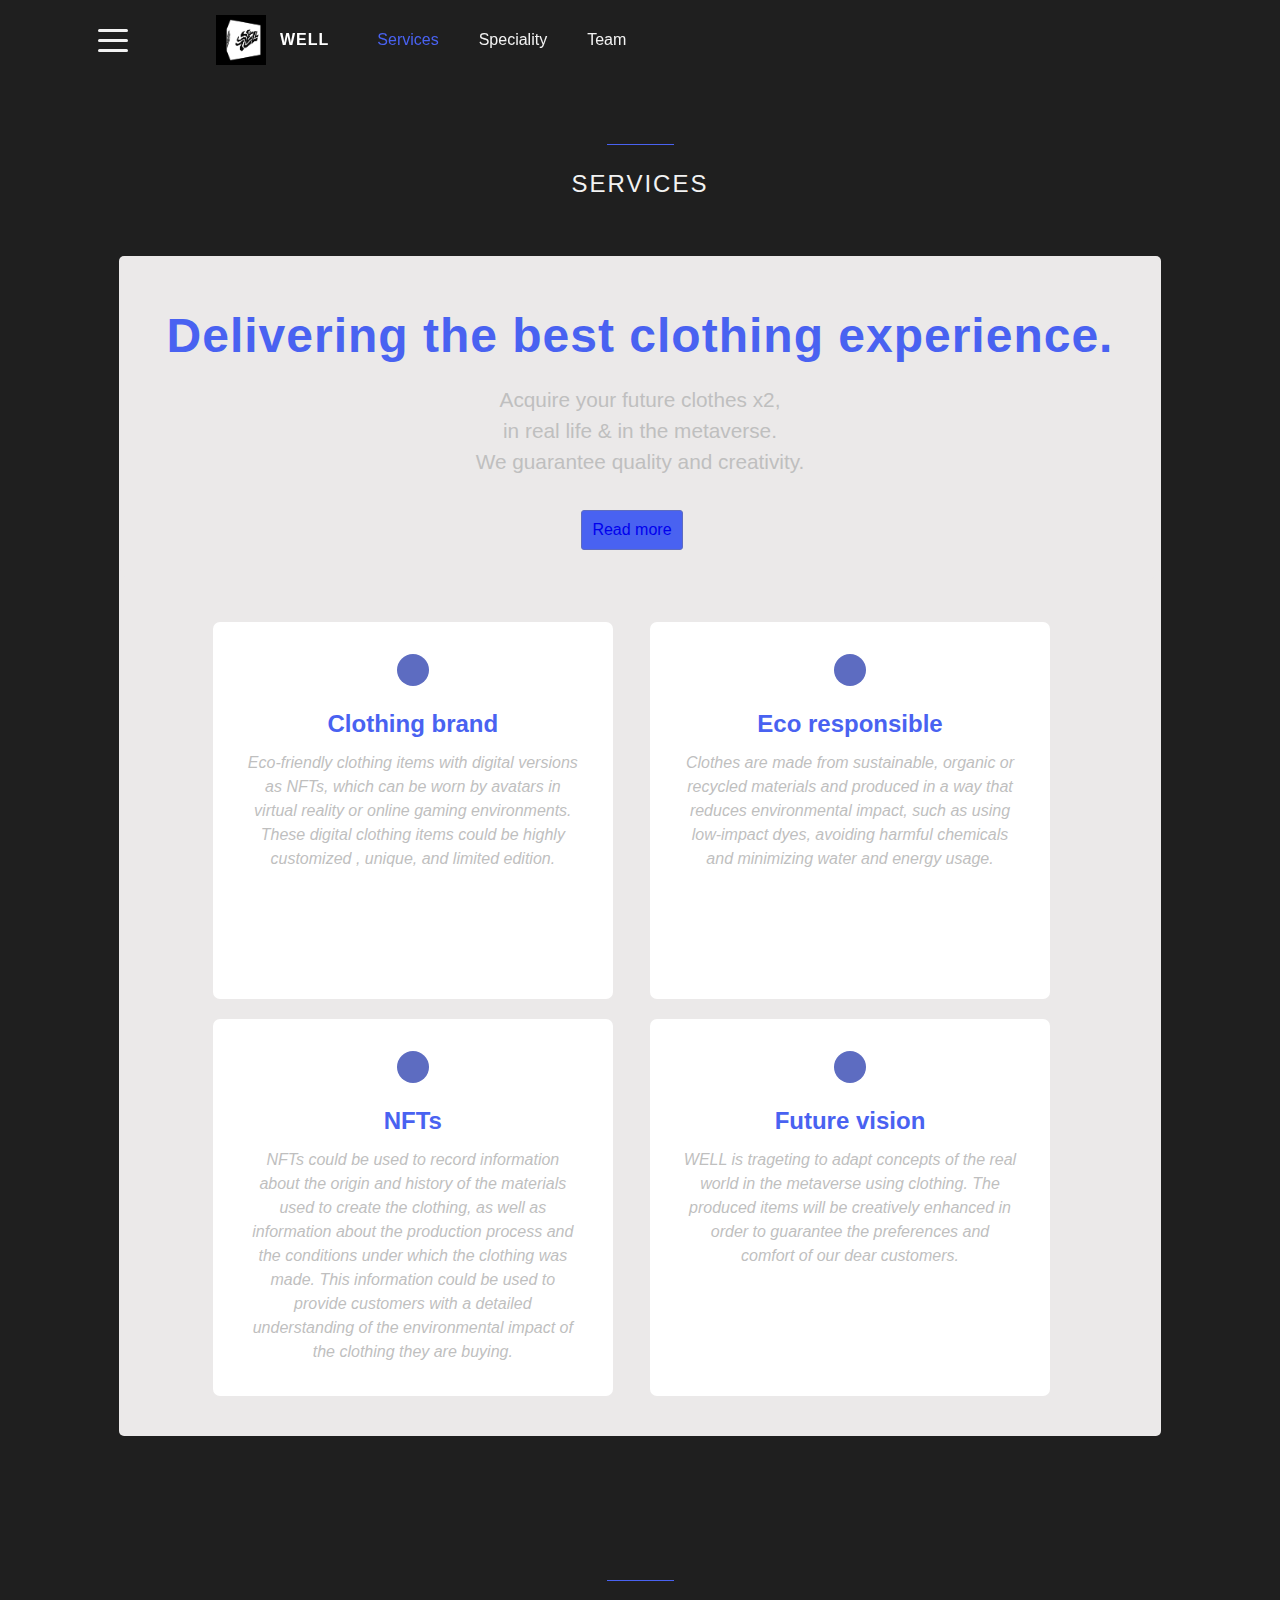
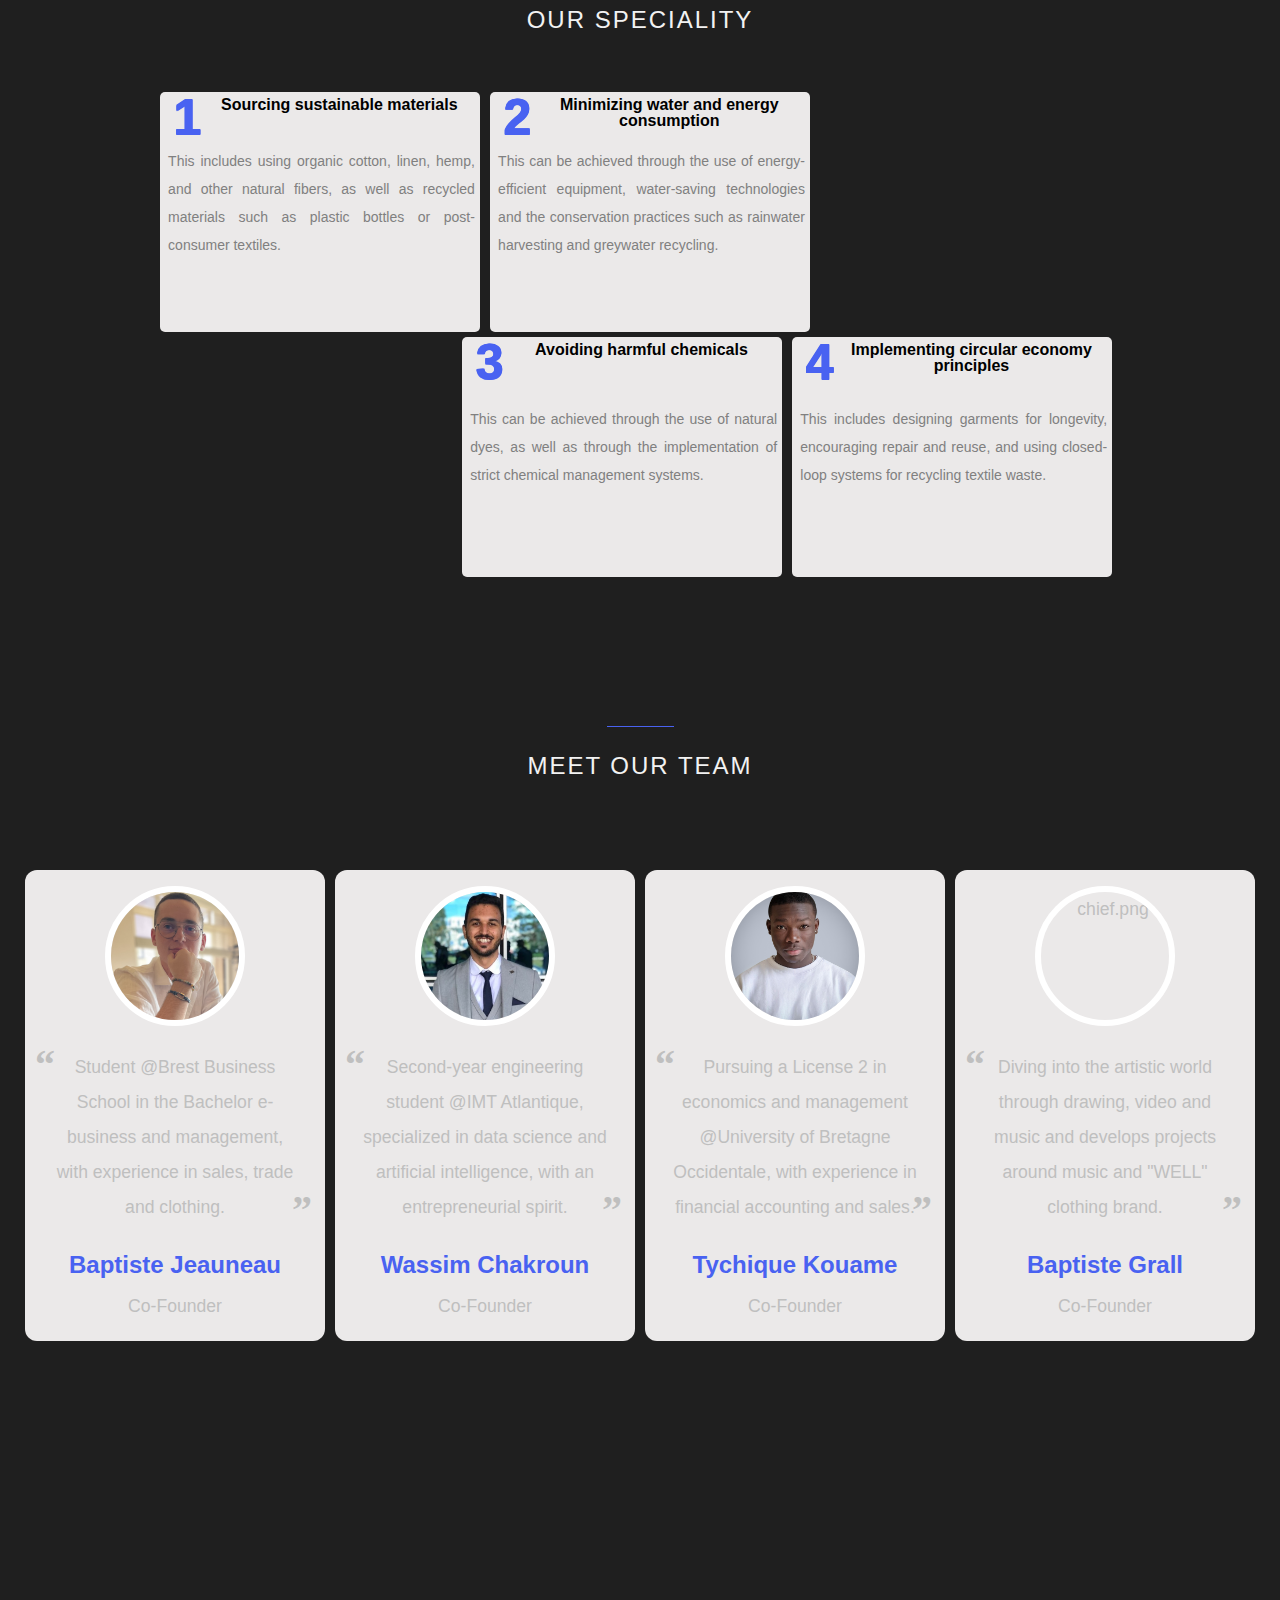
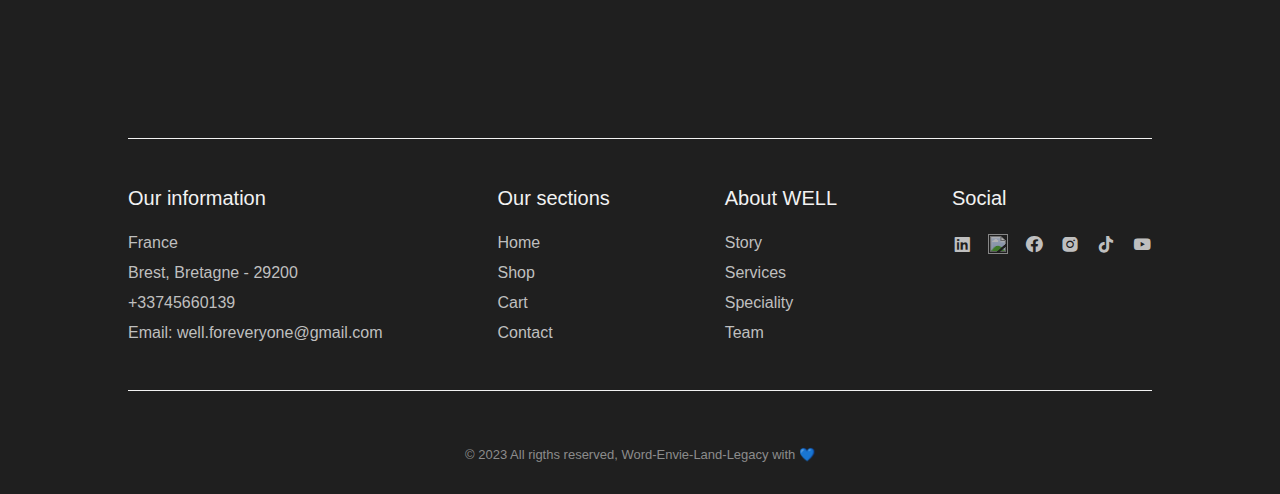
==== commit 1f7d57e0: "sign_draw" ====
--- a/about_us.html
+++ b/about_us.html
@@ -117,7 +117,7 @@
                     <ion-icon name="globe-outline"></ion-icon>
                     <h1>Future vision</h1>
                     <p>
-                      WELL is trageting to adapt concepts of the real world in the metaverse using clothes. The produced items will 
+                      WELL is trageting to adapt concepts of the real world in the metaverse using clothing. The produced items will 
                       be creatively enhanced in order to guarantee the preferences and comfort of our dear customers.
                     </p>
                   </div>
@@ -183,8 +183,10 @@
                   <p class="quote">
                     Student @Brest Business School in the Bachelor e-business and management, with experience in sales, trade and clothing.
                   </p>
-                  <h2>Baptiste Jeauneau</h2>
-                  <p>Co-Founder</p>
+                  <div>
+                    <h2>Baptiste Jeauneau</h2>
+                    <p>Co-Founder</p>
+                  </div>
                 </div>
 
                 <div class="user">
@@ -192,10 +194,12 @@
                     <img src="static/images/Wassim.jpg" alt="chief.png" />
                   </div>
                   <p class="quote">
-                    Second-year engineering student @IMT Atlantique, specialized in data science and artificial intelligence.
-                  </p>
-                  <h2>Wassim Chakroun</h2>
-                  <p>Co-Founder</p>
+                    Second-year engineering student @IMT Atlantique, specialized in data science and artificial intelligence, with an entrepreneurial spirit.
+                  </p>
+                  <div>
+                    <h2>Wassim Chakroun</h2>
+                    <p>Co-Founder</p>
+                </div>
                 </div>
 
                 <div class="user">
@@ -205,8 +209,10 @@
                   <p class="quote">
                     Pursuing a License 2 in economics and management @University of Bretagne Occidentale, with experience in financial accounting and sales.
                   </p>
-                  <h2>Tychique Kouame</h2>
-                  <p>Co-Founder</p>
+                  <div>
+                    <h2>Tychique Kouame</h2>
+                    <p>Co-Founder</p>
+                  </div>
                 </div>
 
                 <div class="user">
@@ -214,10 +220,12 @@
                     <img src="static/images/BaptisteG.png" alt="chief.png" />
                   </div>
                   <p class="quote">
-                    Diving into the artistic world through drawing, video and music and develops projects around music and "WELL" clothing brand
-                  </p>
-                  <h2>Baptiste Grall</h2>
-                  <p>Co-Founder</p>
+                    Diving into the artistic world through drawing, video and music and develops projects around music and "WELL" clothing brand.
+                  </p>
+                  <div>
+                    <h2>Baptiste Grall</h2>
+                    <p>Co-Founder</p>
+                  </div>
                 </div>
 
             </div>
@@ -293,12 +301,12 @@
                         <i class='bx bxl-facebook-circle'></i>
                     </a>
 
-                    <a href="https://www.instagram.com/" target="_blank" class="footer__social-link">
+                    <a href="https://www.instagram.com/well__clothing" target="_blank" class="footer__social-link">
                         <i class='bx bxl-instagram-alt' ></i>
                     </a>
 
-                    <a href="https://www.twitter.com/" target="_blank" class="footer__social-link">
-                        <i class='bx bxl-twitter' ></i>
+                    <a href="https://www.tiktok.com/@well_clothing" target="_blank" class="footer__social-link">
+                        <i class='bx bxl-tiktok' ></i>
                     </a>
 
                     <a href="https://www.youtube.com/" target="_blank" class="footer__social-link">
--- a/static/css/about_styles.css
+++ b/static/css/about_styles.css
@@ -596,7 +596,7 @@
   .user {
     margin: 2rem 0;
     background-color: rgb(235, 233, 233);
-    padding: 1.5rem;
+    padding: 1rem 0;
     font-size: 1.1rem;
     border-radius: 12px;
   }
@@ -615,6 +615,9 @@
     padding: 0 1.5rem;
     margin-bottom: 1rem;
     position: relative;
+    text-overflow: ellipsis;
+    word-wrap: break-word;
+    overflow: hidden;
   }
   
   .team-section .user .quote::before {
@@ -630,7 +633,7 @@
     content: "\201d";
     position: absolute;
     bottom: -25px;
-    right: 40px;
+    right: 13px;
     font-size: 2.5rem;
     font-weight: bold;
     font-family: Georgia, "Times New Roman", Times, serif;
@@ -640,6 +643,10 @@
     color: var(--first-color);
     font-size: 1.5rem;
     font-weight: bold;
+  }
+
+  .team-section .user div {
+    bottom: 0;
   }
 
   .team-section img {
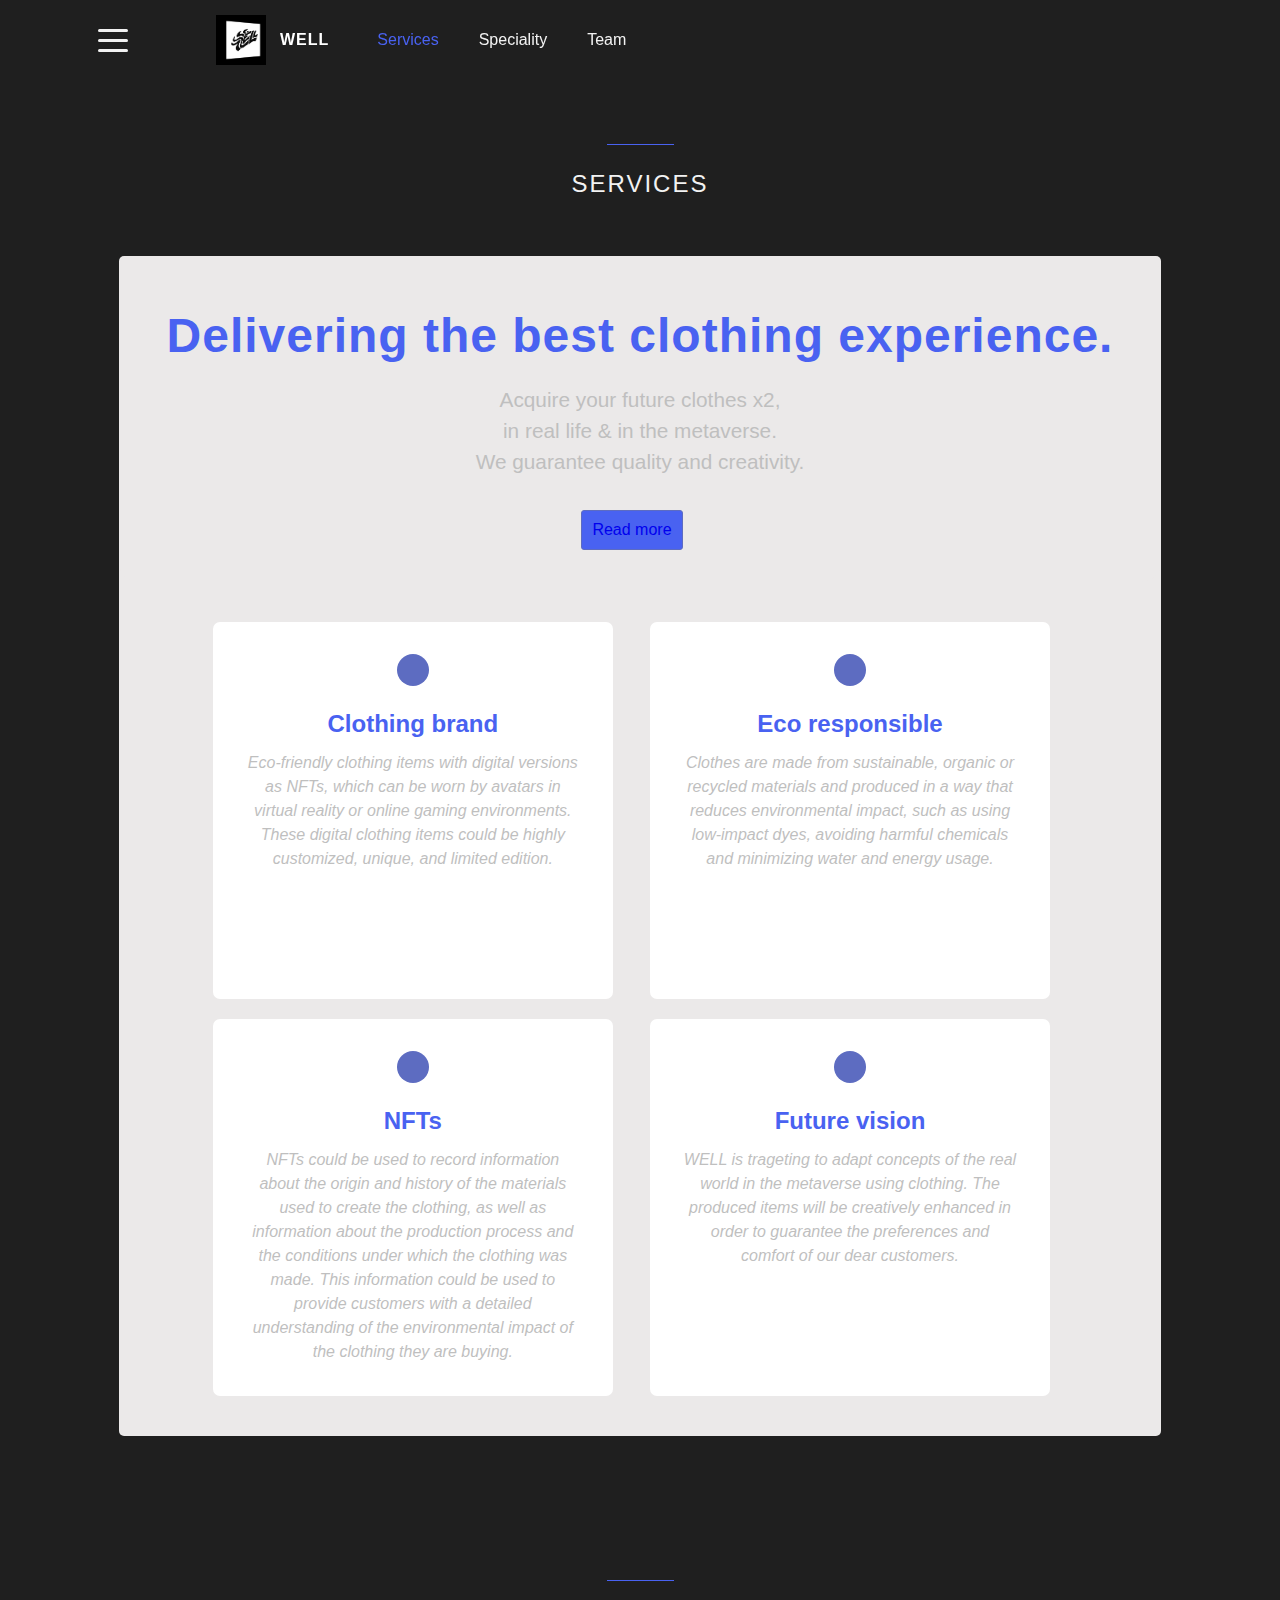
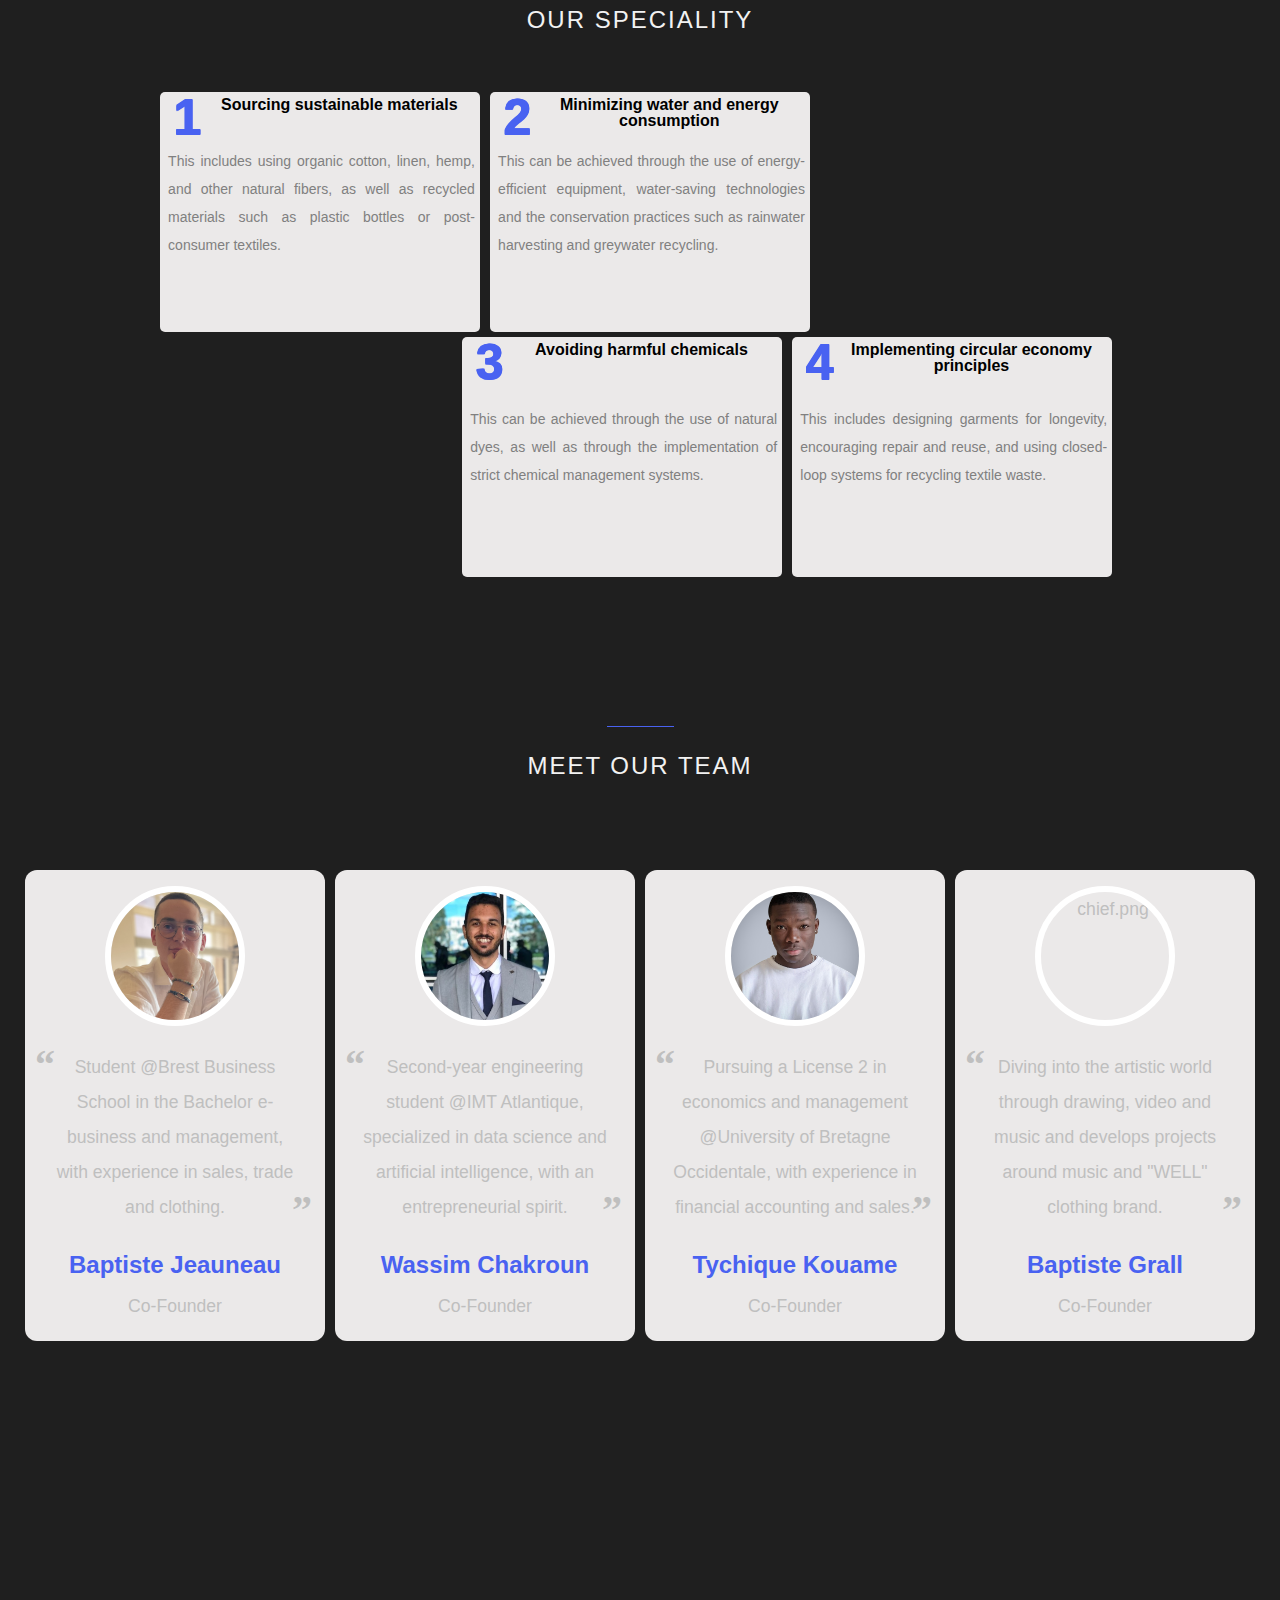
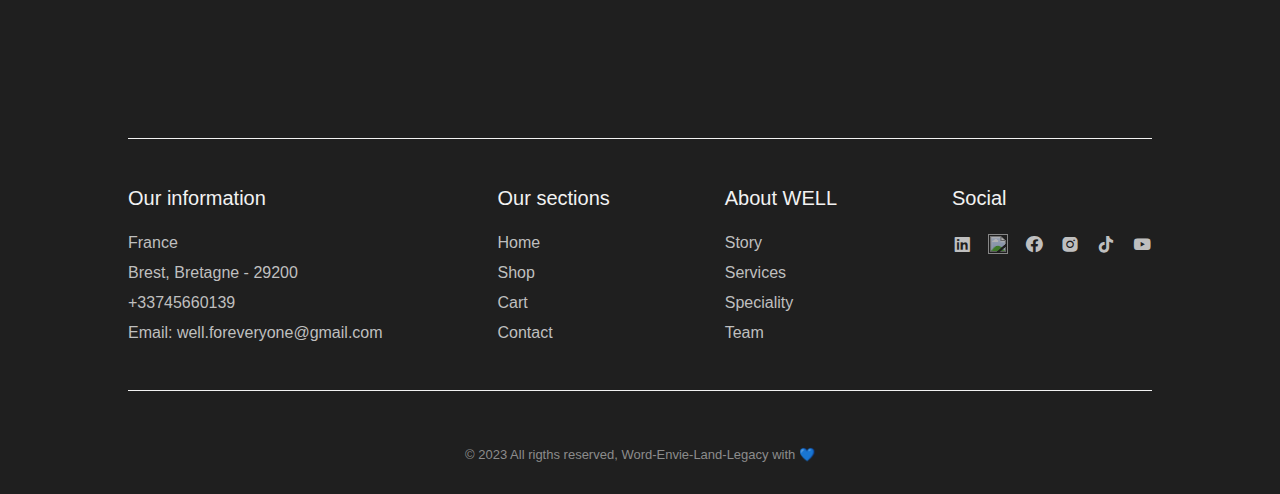
==== commit 83cb5aee: "hamburger" ====
--- a/about_us.html
+++ b/about_us.html
@@ -50,7 +50,7 @@
                       </p>
                       <a href="index.html">Home</a>
                       <a href="shop.html">Shop</a>
-                      <a href="cart.html">Cart</a>
+                      <a href="draw.html">Customize</a>
                       <a href="contact.html">Contact</a>
                       <a href="about_us.html">About us</a>
                       <!--<a href="#">Clients</a>-->
@@ -91,8 +91,8 @@
                     <h1>Clothing brand</h1>
                     <p>
                       Eco-friendly clothing items with digital versions as NFTs, which can be worn by avatars in virtual reality 
-                      or online gaming environments. These digital clothing items could be highly customized
-                      , unique, and limited edition.
+                      or online gaming environments. These digital clothing items could be highly customized,
+                       unique, and limited edition.
                     </p>
                   </div>
                   <div class="offer">
--- a/static/css/about_styles.css
+++ b/static/css/about_styles.css
@@ -259,20 +259,53 @@
     z-index: 101;
     top: 80px;
     left: 0;
-    background-color: white;
+    background-color: rgba(0, 0, 0, 0.9);
     overflow-x: hidden;
     transition: 0.5s;
+  }
+  
+  .nav-overlay.active {
+    width: 100%;
+  }
+  
+  .nav-overlay-content {
+    /*position: relative;*/
+    top: 25%;
+    width: 100%;
+    text-align: center;
+    margin-top: 30px;
   }
 
   .nav_description {
     font-size: 20px;
     font-weight: bold;
     background: linear-gradient(90deg,
-              var(--primary-color) 20%,
+              #fff 20%,
               #4962f1 80%);
     color: transparent;
     -webkit-background-clip: text;
     margin-bottom: 5%;
+}
+
+.nav-overlay a {
+  padding: 8px;
+  text-decoration: none;
+  font-size: 36px;
+  color: #818181;
+  display: block;
+  transition: 0.3s;
+}
+
+.nav-overlay a:hover,
+.nav-overlay a:focus {
+  color: #f1f1f1;
+}
+
+.nav-overlay .closebtn {
+  position: absolute;
+  top: 20px;
+  right: 45px;
+  font-size: 60px;
 }
   
   .nav__close {
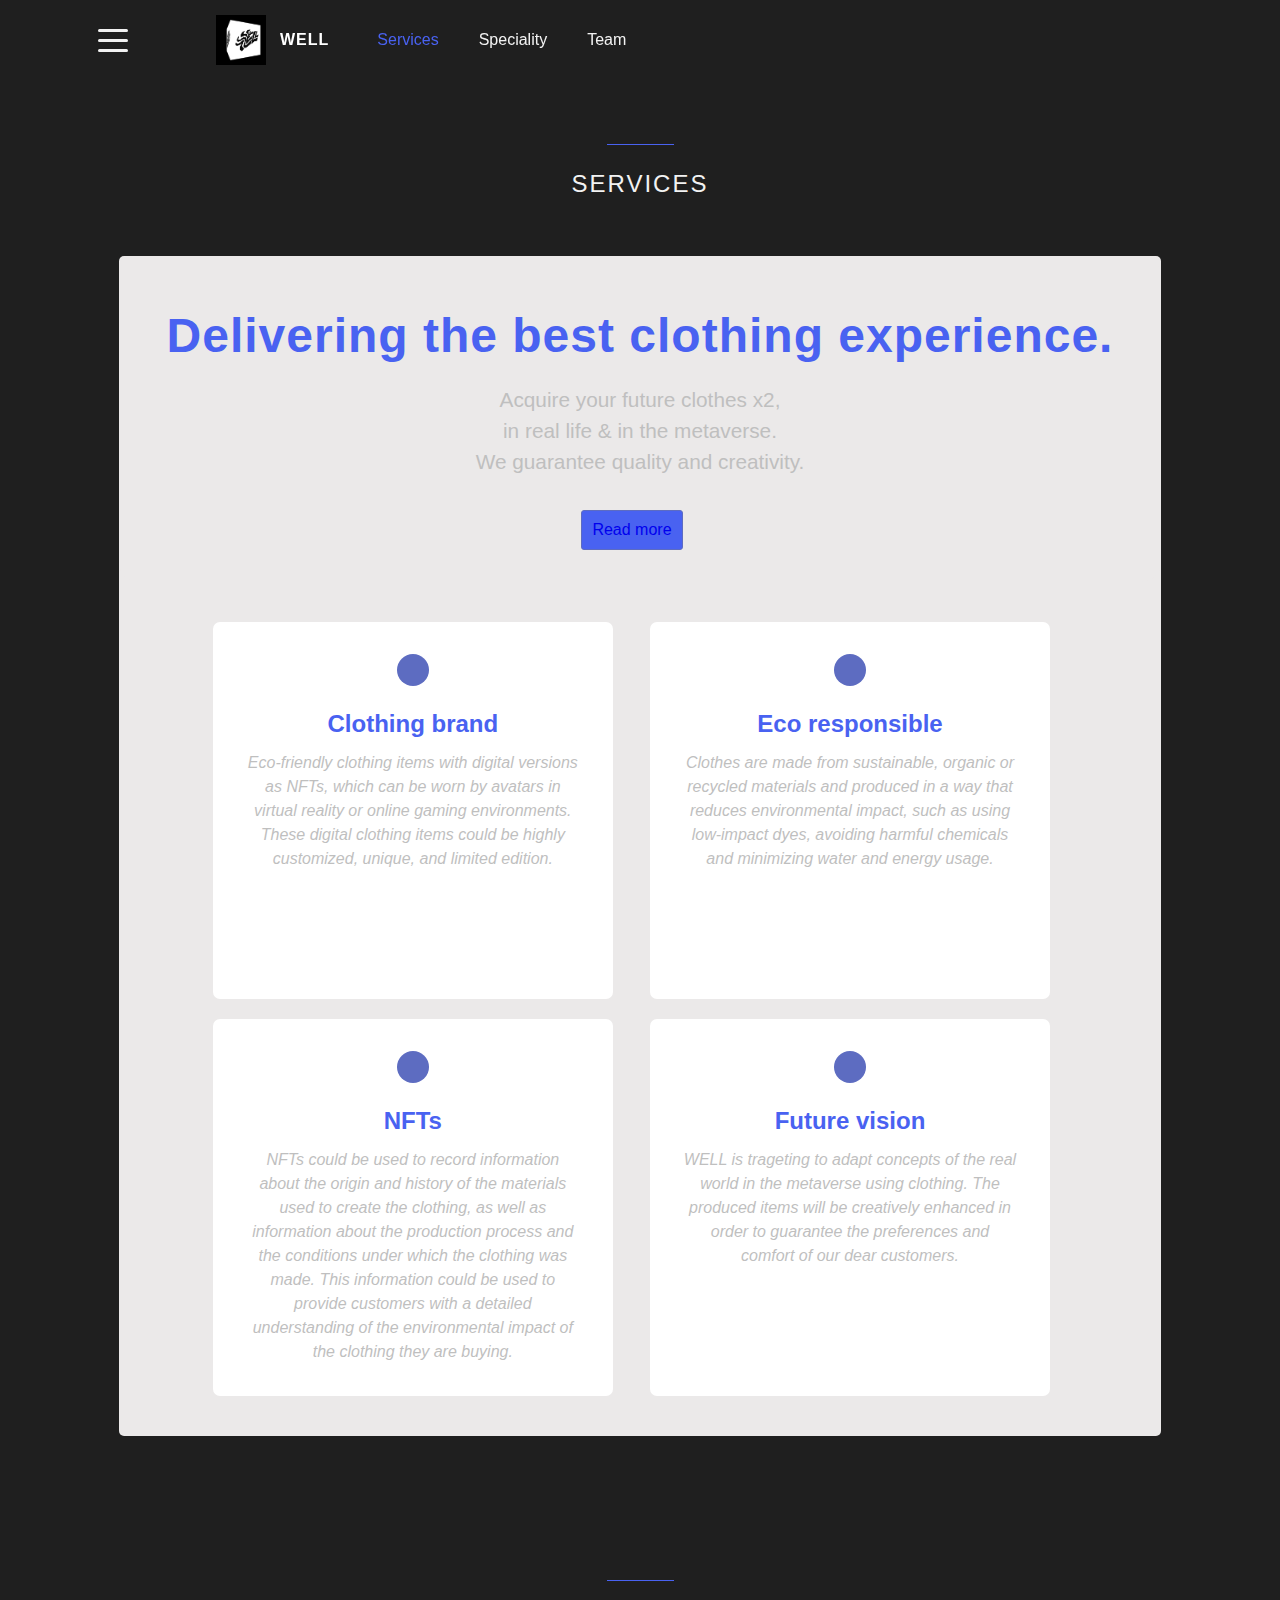
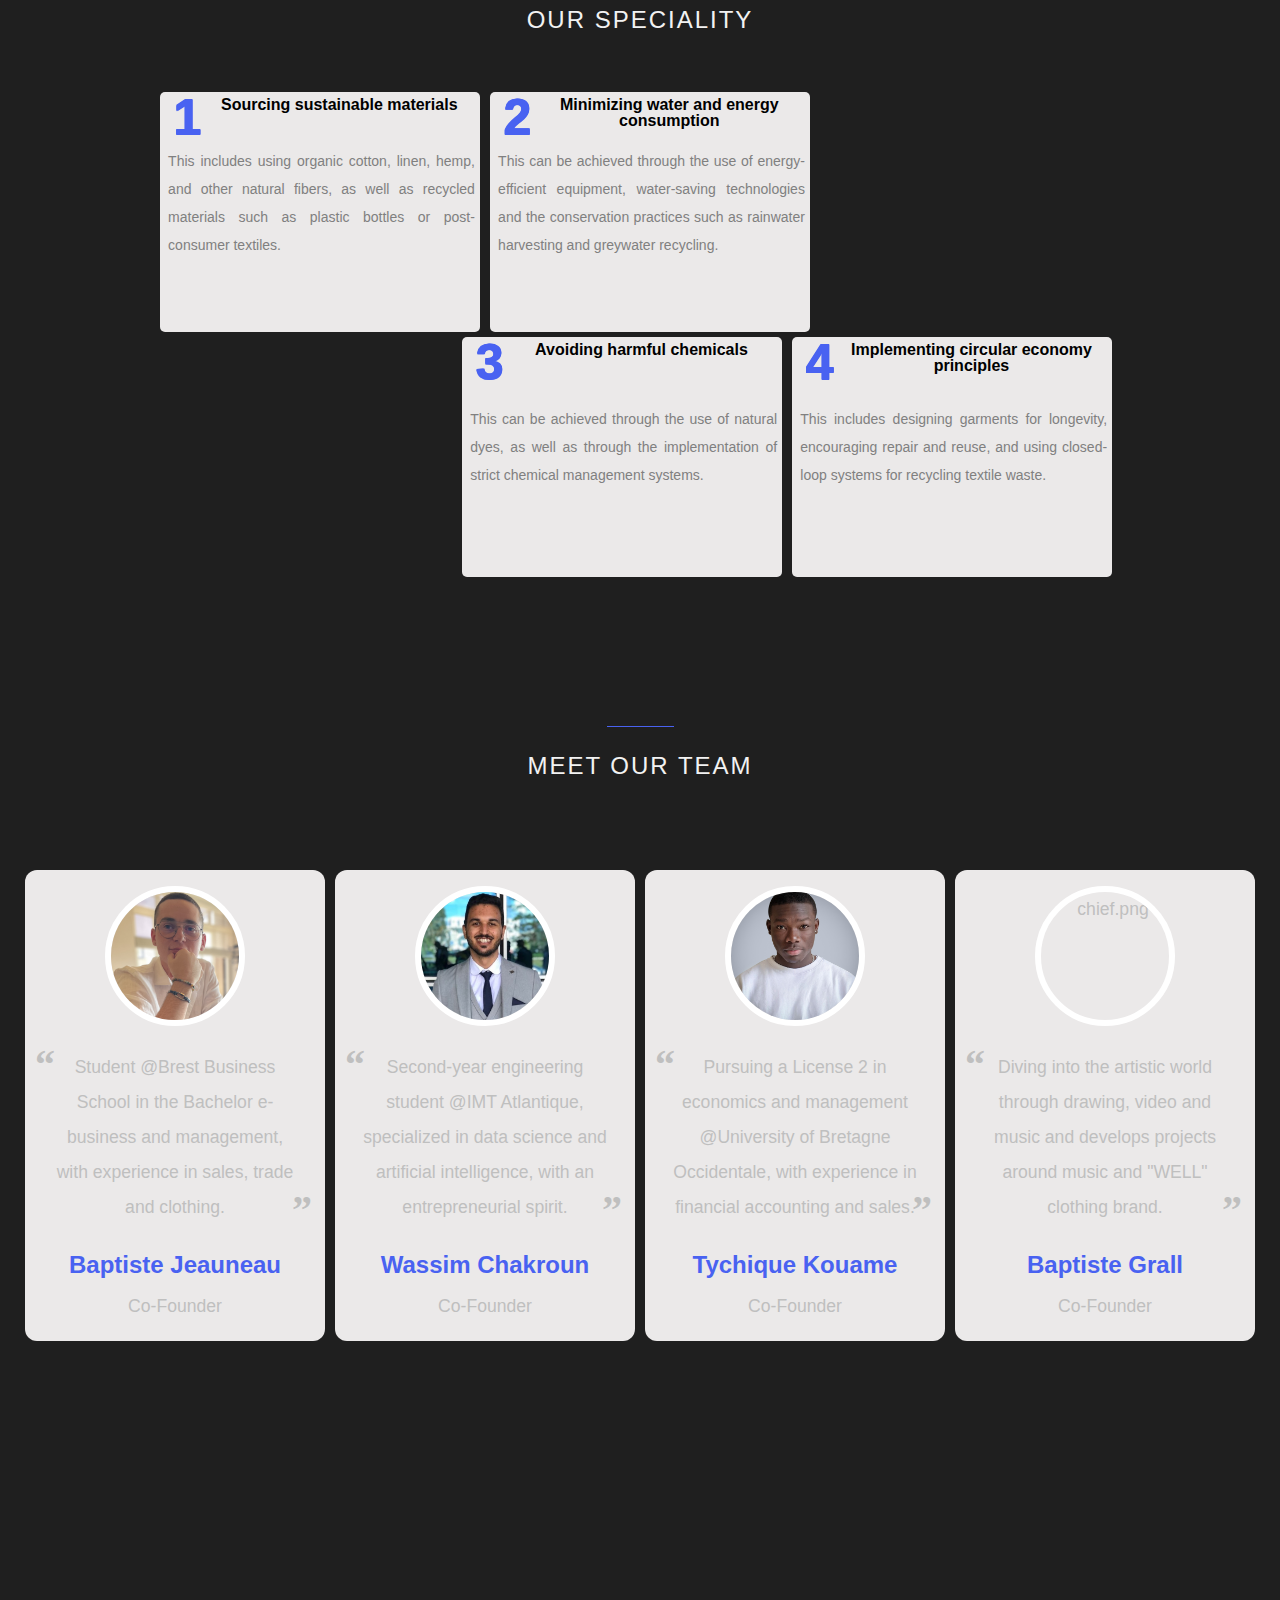
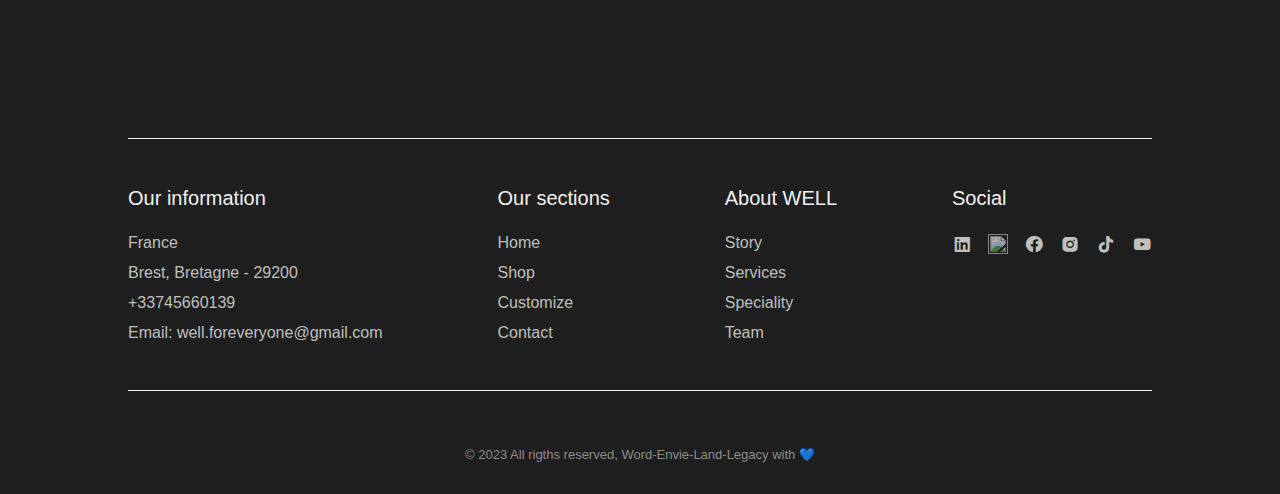
==== commit c6894988: "prefinal-jury" ====
--- a/about_us.html
+++ b/about_us.html
@@ -48,9 +48,10 @@
                       <p class="nav_description">
                         &#169; World Envie Land Legacy - WELL
                       </p>
+                      <a href="log.html">Log in</a>
                       <a href="index.html">Home</a>
                       <a href="shop.html">Shop</a>
-                      <a href="draw.html">Customize</a>
+                      <a href="design.html">Customize</a>
                       <a href="contact.html">Contact</a>
                       <a href="about_us.html">About us</a>
                       <!--<a href="#">Clients</a>-->
@@ -258,7 +259,7 @@
                         <a href="shop.html" class="footer__link">Shop</a>
                     </li>
                     <li>
-                        <a href="cart.html" class="footer__link">Cart</a>
+                        <a href="design.html" class="footer__link">Customize</a>
                     </li>
                     <li>
                         <a href="contact.html" class="footer__link">Contact</a>
@@ -309,7 +310,7 @@
                         <i class='bx bxl-tiktok' ></i>
                     </a>
 
-                    <a href="https://www.youtube.com/" target="_blank" class="footer__social-link">
+                    <a href="https://www.youtube.com/channel/UC2A63lx49-pb7hrtDx2YtoA" target="_blank" class="footer__social-link">
                         <i class='bx bxl-youtube' ></i>
                     </a>
                 </ul>
--- a/static/css/about_styles.css
+++ b/static/css/about_styles.css
@@ -777,6 +777,10 @@
     cursor: pointer;
     filter: brightness(0.7);
   }
+
+  .footer__social img:hover {
+    filter: hue-rotate(0deg);
+  }
   
   .footer__social-link {
     font-size: 1.25rem;
